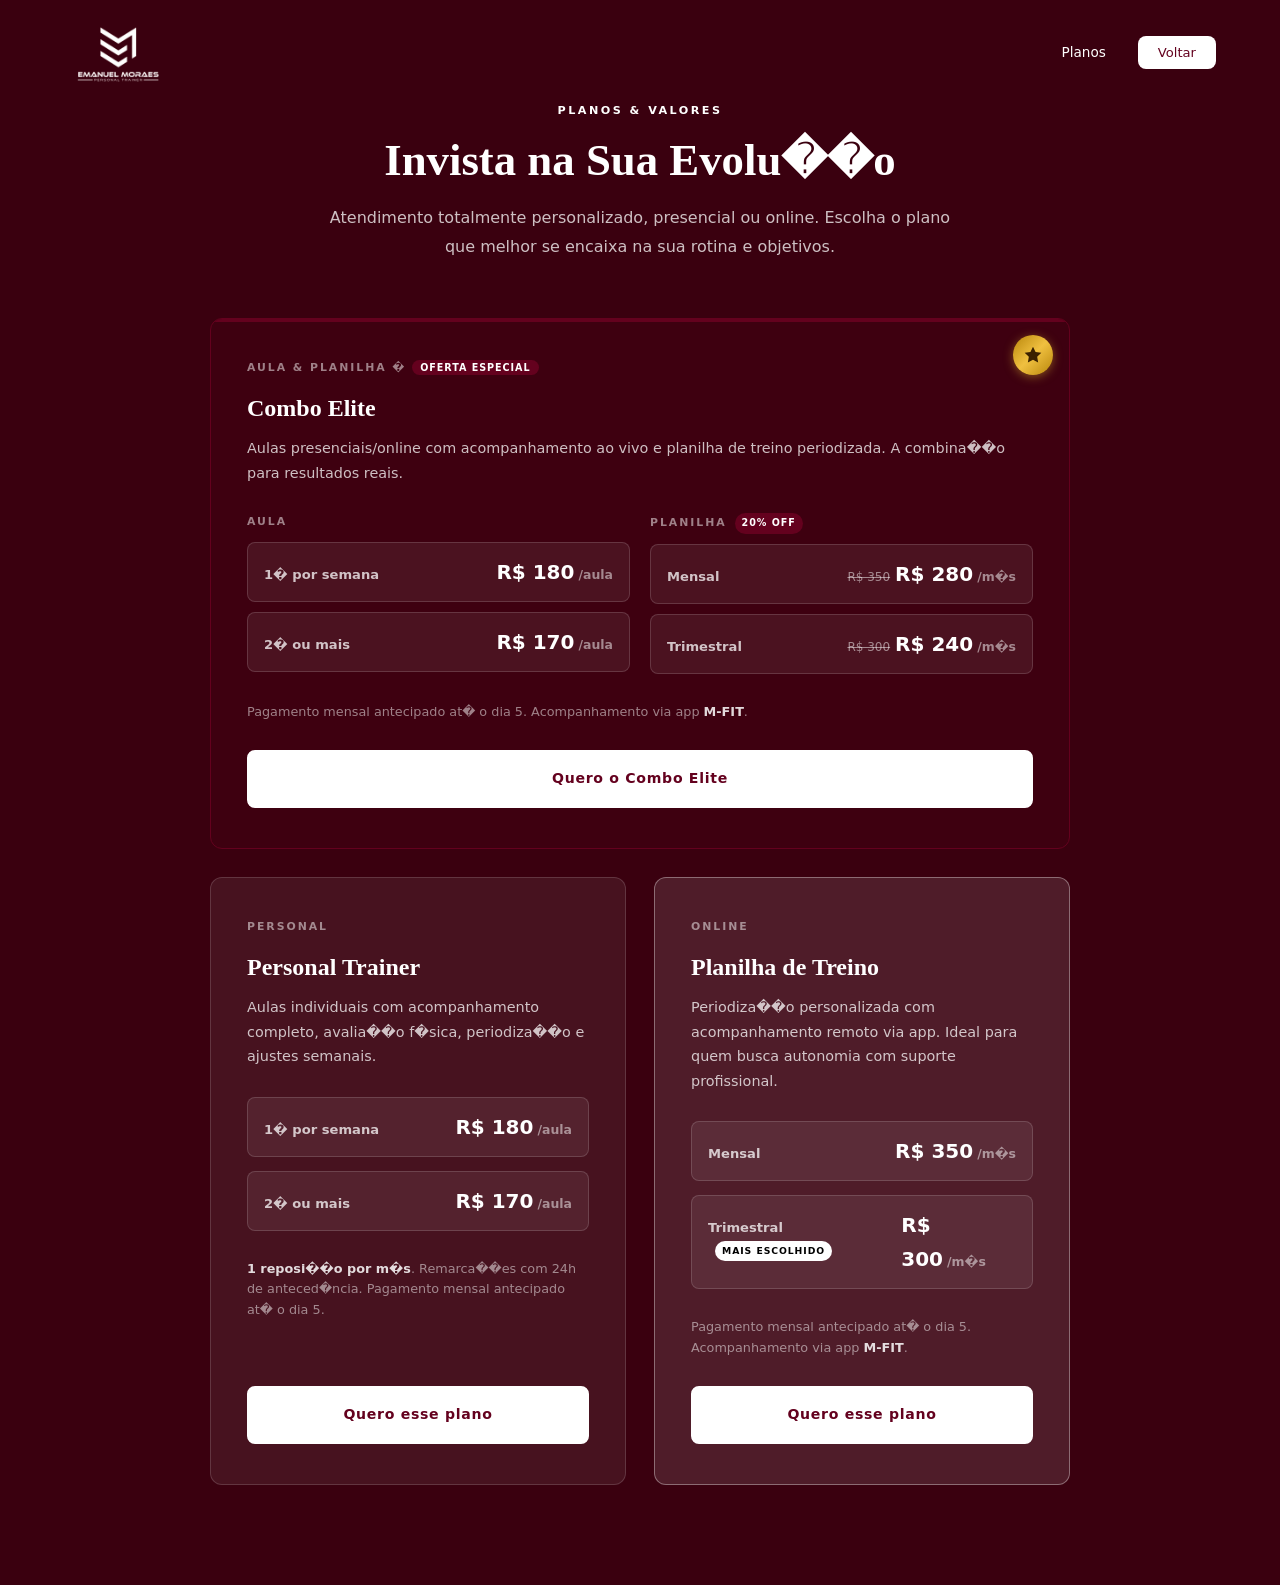
==== index.html @ 1b80e4ee "Initial commit - site planos only" ====
<!DOCTYPE html>
<html lang="pt-BR">
<head>
    <meta charset="UTF-8">
    <meta name="viewport" content="width=device-width, initial-scale=1.0">
    <title>Emanuel Moraes | Planos e Valores</title>
    <meta name="description" content="Planos e pre�os do Personal Trainer Emanuel Moraes - acompanhamento presencial e online.">
    <link rel="stylesheet" href="css/style.css">
</head>
<body>
    <header class="header" id="header">
        <nav class="nav container">
            <a href="../site-emanuel-moraes/index.html" class="nav__logo">
                <img src="Imagens/Logo%20Branca.png" alt="Emanuel Moraes" class="nav__logo-img">
            </a>
            <ul class="nav__menu" id="navMenu" role="navigation" aria-label="Menu principal">
                <li><a href="#planos" class="nav__link">Planos</a></li>
                <li><a href="../site-emanuel-moraes/index.html" class="nav__link nav__link--cta">Voltar</a></li>
            </ul>
            <button class="nav__hamburger" id="navHamburger" aria-label="Abrir menu" aria-expanded="false">
                <span></span><span></span><span></span>
            </button>
        </nav>
    </header>
    <main>
        <section class="planos section" id="planos" aria-label="Planos e Valores">
            <div class="container">
                <div class="section-header" data-aos="fade-up">
                    <span class="eyebrow">Planos & Valores</span>
                    <h2 class="section-title">Invista na Sua Evolu��o</h2>
                    <p class="section-desc">Atendimento totalmente personalizado, presencial ou online. Escolha o plano que melhor se encaixa na sua rotina e objetivos.</p>
                </div>
                <div class="planos__grid">
                    <article class="plano-card plano-card--combo" data-aos="fade-up" data-aos-delay="0">
                        <div class="combo-selo-ouro" aria-hidden="true">
                            <svg viewBox="0 0 24 24" fill="currentColor" aria-hidden="true"><path d="M12 2l3.09 6.26L22 9.27l-5 4.87 1.18 6.88L12 17.77l-6.18 3.25L7 14.14 2 9.27l6.91-1.01L12 2z"/></svg>
                        </div>
                        <p class="plano-card__label">Aula & Planilha � <span class="combo-tag">Oferta Especial</span></p>
                        <h3 class="plano-card__title">Combo Elite</h3>
                        <p class="plano-card__desc">Aulas presenciais/online com acompanhamento ao vivo e planilha de treino periodizada. A combina��o para resultados reais.</p>
                        <div class="combo-prices">
                            <div class="combo-price-group">
                                <p class="combo-group-title">Aula</p>
                                <div class="plano-price"><span class="plano-price__freq">1� por semana</span><span class="plano-price__value">R$ 180<span class="plano-price__unit">/aula</span></span></div>
                                <div class="plano-price"><span class="plano-price__freq">2� ou mais</span><span class="plano-price__value">R$ 170<span class="plano-price__unit">/aula</span></span></div>
                            </div>
                            <div class="combo-price-group">
                                <p class="combo-group-title">Planilha <span class="combo-off-badge">20% OFF</span></p>
                                <div class="plano-price"><span class="plano-price__freq">Mensal</span><span class="plano-price__value"><span class="combo-price-old">R$ 350</span>R$ 280<span class="plano-price__unit">/m�s</span></span></div>
                                <div class="plano-price"><span class="plano-price__freq">Trimestral</span><span class="plano-price__value"><span class="combo-price-old">R$ 300</span>R$ 240<span class="plano-price__unit">/m�s</span></span></div>
                            </div>
                        </div>
                        <p class="plano-card__obs">Pagamento mensal antecipado at� o dia 5. Acompanhamento via app <strong>M-FIT</strong>.</p>
                        <a href="https://wa.me/5522999625545?text=Ol%C3%A1%20Emanuel!%20Tenho%20interesse%20no%20Combo%20Elite" class="btn btn--primary btn--full" target="_blank" rel="noopener noreferrer">Quero o Combo Elite</a>
                    </article>
                    <article class="plano-card" data-aos="fade-up" data-aos-delay="100">
                        <p class="plano-card__label">Personal</p>
                        <h3 class="plano-card__title">Personal Trainer</h3>
                        <p class="plano-card__desc">Aulas individuais com acompanhamento completo, avalia��o f�sica, periodiza��o e ajustes semanais.</p>
                        <div class="plano-card__prices">
                            <div class="plano-price"><span class="plano-price__freq">1� por semana</span><span class="plano-price__value">R$ 180<span class="plano-price__unit">/aula</span></span></div>
                            <div class="plano-price"><span class="plano-price__freq">2� ou mais</span><span class="plano-price__value">R$ 170<span class="plano-price__unit">/aula</span></span></div>
                        </div>
                        <p class="plano-card__obs"><strong>1 reposi��o por m�s</strong>. Remarca��es com 24h de anteced�ncia. Pagamento mensal antecipado at� o dia 5.</p>
                        <a href="https://wa.me/5522999625545?text=Ol%C3%A1%20Emanuel!%20Tenho%20interesse%20no%20plano%20Personal%20Trainer" class="btn btn--primary btn--full" target="_blank" rel="noopener noreferrer">Quero esse plano</a>
                    </article>
                    <article class="plano-card plano-card--destaque" data-aos="fade-up" data-aos-delay="200">
                        <p class="plano-card__label">Online</p>
                        <h3 class="plano-card__title">Planilha de Treino</h3>
                        <p class="plano-card__desc">Periodiza��o personalizada com acompanhamento remoto via app. Ideal para quem busca autonomia com suporte profissional.</p>
                        <div class="plano-card__prices">
                            <div class="plano-price"><span class="plano-price__freq">Mensal</span><span class="plano-price__value">R$ 350<span class="plano-price__unit">/m�s</span></span></div>
                            <div class="plano-price"><span class="plano-price__freq">Trimestral <span class="badge-popular">Mais escolhido</span></span><span class="plano-price__value">R$ 300<span class="plano-price__unit">/m�s</span></span></div>
                        </div>
                        <p class="plano-card__obs">Pagamento mensal antecipado at� o dia 5. Acompanhamento via app <strong>M-FIT</strong>.</p>
                        <a href="https://client.mfitpersonal.com.br/out/signup-link/NjExNDQ2" class="btn btn--primary btn--full" target="_blank" rel="noopener noreferrer">Quero esse plano</a>
                    </article>
                </div>
            </div>
        </section>
    </main>
</body>
</html>
---- css/style.css ----
/* =============================================
   TOKENS & RESET
   ============================================= */
:root {
    --white:       #FFFFFF;
    --black:       #000000;
    --bg:          #3A000F;
    --bg-dark:     #2a0009;
    --wine:        #64011e;
    --wine-alpha:  rgba(255, 255, 255, 0.12);
    --gray-border: rgba(255, 255, 255, 0.15);
    --gray-text:   rgba(255, 255, 255, 0.75);
    --gray-light:  rgba(255, 255, 255, 0.5);

    --serif: 'Playfair Display', Georgia, serif;
    --sans:  'Montserrat', system-ui, sans-serif;

    --ease: cubic-bezier(0.25, 0.46, 0.45, 0.94);
    --dur:  0.3s;

    --shadow-md: 0 6px 24px rgba(0, 0, 0, 0.35);
    --shadow-lg: 0 14px 44px rgba(0, 0, 0, 0.45);

    --nav-h: 104px;
    --radius: 8px;
}

*, *::before, *::after {
    margin: 0;
    padding: 0;
    box-sizing: border-box;
}

html {
    scroll-behavior: smooth;
    -webkit-text-size-adjust: 100%;
    overflow-x: hidden;
}

body {
    font-family: var(--sans);
    font-size: 16px;
    line-height: 1.7;
    color: var(--white);
    background: var(--bg);
    overflow-x: hidden;
    -webkit-font-smoothing: antialiased;
}

img {
    display: block;
    max-width: 100%;
}

a { text-decoration: none; color: inherit; }
ul, ol { list-style: none; }
button { font-family: inherit; border: none; background: none; cursor: pointer; }

/* =============================================
   LAYOUT UTILITIES
   ============================================= */
.container {
    max-width: 1200px;
    margin: 0 auto;
    padding: 0 24px;
}

.full-bleed {
    width: 100vw;
    position: relative;
    left: 50%;
    transform: translateX(-50%);
}

/* =============================================
   TYPOGRAPHY UTILITIES
   ============================================= */
.eyebrow {
    display: block;
    font-size: 0.7rem;
    font-weight: 700;
    letter-spacing: 0.22em;
    text-transform: uppercase;
    color: var(--white);
    margin-bottom: 14px;
}

.section-title {
    font-family: var(--serif);
    font-size: clamp(1.75rem, 5vw, 2.8rem);
    font-weight: 700;
    line-height: 1.18;
    color: var(--white);
    margin-bottom: 16px;
}

.section-desc {
    font-size: 1rem;
    color: var(--gray-text);
    max-width: 640px;
    line-height: 1.85;
    margin-bottom: 48px;
}

.section-header {
    text-align: center;
    margin-bottom: 56px;
}
.section-header .section-desc {
    margin-left: auto;
    margin-right: auto;
    margin-bottom: 0;
}

/* =============================================
   BUTTONS
   ============================================= */
.btn {
    display: inline-flex;
    align-items: center;
    gap: 10px;
    padding: 15px 36px;
    border-radius: var(--radius);
    font-family: var(--sans);
    font-size: 0.88rem;
    font-weight: 600;
    letter-spacing: 0.05em;
    border: 2px solid transparent;
    transition: background var(--dur) var(--ease),
                border-color var(--dur) var(--ease),
                color var(--dur) var(--ease),
                transform var(--dur) var(--ease),
                box-shadow var(--dur) var(--ease);
    cursor: pointer;
    white-space: nowrap;
}

.btn__arrow {
    width: 16px;
    height: 16px;
    transition: transform var(--dur) var(--ease);
    flex-shrink: 0;
}
.btn:hover .btn__arrow { transform: translateX(4px); }

.btn--primary {
    background: var(--white);
    color: var(--wine);
    border-color: var(--white);
}
.btn--primary:hover {
    background: rgba(255, 255, 255, 0.88);
    border-color: rgba(255, 255, 255, 0.88);
    transform: translateY(-2px);
    box-shadow: var(--shadow-lg);
}

.btn--outline {
    background: transparent;
    color: var(--white);
    border-color: var(--white);
}
.btn--outline:hover {
    background: rgba(255, 255, 255, 0.15);
    color: var(--white);
    transform: translateY(-2px);
}

.btn--ghost {
    background: transparent;
    color: var(--white);
    border-color: var(--gray-border);
    padding: 11px 22px;
    font-size: 0.82rem;
    margin-top: auto;
}
.btn--ghost:hover {
    background: var(--wine-alpha);
    border-color: rgba(255, 255, 255, 0.4);
    transform: translateY(-2px);
}

.btn--whatsapp {
    background: var(--white);
    color: var(--wine);
    border-color: var(--white);
    justify-content: center;
    font-size: 1rem;
    padding: 18px 40px;
    word-break: break-word;
    white-space: normal;
    text-align: center;
}
.btn--whatsapp:hover {
    background: rgba(255, 255, 255, 0.88);
    border-color: rgba(255, 255, 255, 0.88);
    transform: translateY(-2px);
    box-shadow: var(--shadow-lg);
}
.btn--whatsapp svg {
    width: 20px;
    height: 20px;
    flex-shrink: 0;
}

.btn--full {
    width: 100%;
    justify-content: center;
}

/* =============================================
   HEADER / NAV
   ============================================= */
.header {
    position: fixed;
    inset: 0 0 auto 0;
    z-index: 900;
    height: var(--nav-h);
    background: var(--bg);
    border-bottom: 1px solid transparent;
    transition: border-color var(--dur) var(--ease),
                box-shadow var(--dur) var(--ease);
}

.header.is-scrolled {
    border-bottom-color: var(--gray-border);
    box-shadow: 0 2px 16px rgba(0,0,0,0.3);
}

.nav {
    display: flex;
    align-items: center;
    justify-content: space-between;
    height: 100%;
    padding: 0 24px;
    max-width: 1200px;
    margin: 0 auto;
}

/* Logo */
.nav__logo {
    display: flex;
    align-items: center;
    flex-shrink: 0;
    height: 100%;
    padding: 8px 0;
}

.nav__logo-img {
    height: 110px;
    width: auto;
    display: block;
    object-fit: contain;
}

/* Menu */
.nav__menu {
    display: flex;
    align-items: center;
    gap: 32px;
}

.nav__link {
    font-size: 0.85rem;
    font-weight: 500;
    color: var(--white);
    position: relative;
    padding-bottom: 2px;
    transition: color var(--dur);
}
.nav__link::after {
    content: '';
    position: absolute;
    bottom: -2px;
    left: 0;
    width: 0;
    height: 1.5px;
    background: var(--white);
    transition: width var(--dur) var(--ease);
}
.nav__link:hover,
.nav__link.is-active { color: rgba(255, 255, 255, 0.7); }
.nav__link:hover::after,
.nav__link.is-active::after { width: 100%; }

.nav__link--cta {
    background: var(--white);
    color: var(--wine);
    padding: 9px 20px;
    border-radius: var(--radius);
    font-size: 0.82rem;
}
.nav__link--cta::after { display: none; }
.nav__link--cta:hover {
    background: rgba(255, 255, 255, 0.88);
    color: var(--wine);
}

/* Hamburger */
.nav__hamburger {
    display: none;
    flex-direction: column;
    justify-content: center;
    gap: 5px;
    width: 36px;
    height: 36px;
    padding: 4px;
    border-radius: 4px;
    transition: background var(--dur);
}
.nav__hamburger:hover { background: rgba(255, 255, 255, 0.1); }
.nav__hamburger span {
    display: block;
    width: 22px;
    height: 2px;
    background: var(--white);
    border-radius: 2px;
    transition: transform var(--dur) var(--ease), opacity var(--dur);
}
.nav__hamburger[aria-expanded="true"] span:nth-child(1) { transform: translateY(7px) rotate(45deg); }
.nav__hamburger[aria-expanded="true"] span:nth-child(2) { opacity: 0; }
.nav__hamburger[aria-expanded="true"] span:nth-child(3) { transform: translateY(-7px) rotate(-45deg); }

/* =============================================
   HERO
   ============================================= */
.hero {
    position: relative;
    margin-top: var(--nav-h);
    min-height: calc(100svh - var(--nav-h));
    display: flex;
    align-items: center;
    overflow: hidden;
}

.hero__bg {
    position: absolute;
    inset: 0;
    z-index: 0;
}

.hero__bg-img {
    width: 100%;
    height: 100%;
    object-fit: cover;
    object-position: top center;
}

.hero__overlay {
    position: absolute;
    inset: 0;
    background: linear-gradient(
        110deg,
        rgba(0, 0, 0, 0.80) 0%,
        rgba(0, 0, 0, 0.55) 55%,
        rgba(0, 0, 0, 0.22) 100%
    );
}

.hero__container {
    position: relative;
    z-index: 1;
    padding-top: 60px;
    padding-bottom: 80px;
}

.hero__content {
    max-width: 560px;
}

.hero__eyebrow {
    display: block;
    font-size: 0.68rem;
    font-weight: 700;
    letter-spacing: 0.25em;
    text-transform: uppercase;
    color: rgba(255, 255, 255, 0.6);
    margin-bottom: 18px;
}

.hero__title {
    font-family: var(--serif);
    font-size: clamp(2.4rem, 6vw, 4rem);
    font-weight: 900;
    line-height: 1.08;
    color: var(--white);
    margin-bottom: 20px;
    letter-spacing: -0.01em;
}

.hero__title-accent {
    color: #e8a0b0;
}

.hero__subtitle {
    font-size: 1rem;
    color: rgba(255, 255, 255, 0.78);
    line-height: 1.85;
    margin-bottom: 36px;
    max-width: 480px;
}

.hero__scroll {
    position: absolute;
    bottom: 28px;
    left: 50%;
    transform: translateX(-50%);
    color: rgba(255, 255, 255, 0.5);
    animation: hero-bounce 2.4s ease-in-out infinite;
    transition: color var(--dur);
}
.hero__scroll:hover { color: var(--white); }
.hero__scroll svg { width: 24px; height: 24px; }

@keyframes hero-bounce {
    0%, 100% { transform: translateX(-50%) translateY(0); }
    50%       { transform: translateX(-50%) translateY(8px); }
}

/* =============================================
   SOBRE
   ============================================= */
.sobre {
    background: var(--bg);
    margin-top: 64px;
}

.sobre__container {
    max-width: 100%;
    padding: 0;
    display: grid;
    grid-template-columns: 46% 1fr;
    align-items: start;
    overflow: hidden;
}

.sobre__image-col {
    overflow: hidden;
}

.sobre__image {
    width: 100%;
    height: auto;
    display: block;
}

.sobre__content {
    padding: 80px clamp(24px, 5vw, 80px);
    display: flex;
    flex-direction: column;
    justify-content: center;
    overflow: hidden;
}

.sobre__text p {
    font-size: 1rem;
    color: var(--gray-text);
    line-height: 1.85;
    margin-bottom: 16px;
}

.sobre__certs {
    margin: 32px 0;
    padding: 24px 28px;
    background: rgba(255, 255, 255, 0.08);
    border-radius: var(--radius);
    border: 1px solid var(--gray-border);
}

.sobre__certs-label {
    display: block;
    font-size: 0.68rem;
    font-weight: 700;
    letter-spacing: 0.2em;
    text-transform: uppercase;
    color: var(--gray-light);
    margin-bottom: 16px;
}

.certs-list { display: flex; flex-direction: column; gap: 11px; }

.certs-item {
    display: flex;
    align-items: center;
    gap: 11px;
    font-size: 0.92rem;
    font-weight: 500;
    color: var(--white);
}

.check-icon {
    width: 17px;
    height: 17px;
    color: var(--white);
    flex-shrink: 0;
}

.certs-group-title {
    font-size: 0.65rem;
    font-weight: 700;
    letter-spacing: 0.18em;
    text-transform: uppercase;
    color: rgba(255,255,255,0.4);
    margin: 18px 0 10px;
}
.certs-group-title:first-of-type { margin-top: 4px; }

.certs-list--grid {
    display: grid;
    grid-template-columns: 1fr 1fr;
    gap: 8px 12px;
}

.certs-item--sm {
    font-size: 0.82rem;
    display: flex;
    align-items: center;
    justify-content: space-between;
    gap: 6px;
    background: rgba(255,255,255,0.05);
    border-radius: 6px;
    padding: 6px 10px;
}

.certs-year {
    font-size: 0.72rem;
    font-weight: 700;
    color: rgba(255,255,255,0.4);
    flex-shrink: 0;
}

/* =============================================
   PARCERIA NUTRICIONISTA
   ============================================= */
.parceria {
    background: var(--bg);
    padding: 100px 0;
    border-top: 1px solid var(--gray-border);
}

.parceria__container {
    max-width: 1200px;
    margin: 0 auto;
    padding: 0 24px;
    display: grid;
    grid-template-columns: 1fr 420px;
    gap: 80px;
    align-items: center;
}

.parceria__content {
    display: flex;
    flex-direction: column;
}

.parceria__tag {
    display: inline-flex;
    align-items: center;
    gap: 8px;
    font-size: 0.72rem;
    font-weight: 700;
    letter-spacing: 0.12em;
    text-transform: uppercase;
    color: var(--white);
    background: rgba(255,255,255,0.1);
    border: 1px solid var(--gray-border);
    padding: 6px 14px;
    border-radius: 100px;
    margin-bottom: 24px;
    width: fit-content;
}

.parceria__title {
    font-family: var(--serif);
    font-size: clamp(1.75rem, 4vw, 2.6rem);
    font-weight: 700;
    line-height: 1.2;
    color: var(--white);
    margin-bottom: 20px;
}

.parceria__text {
    font-size: 1rem;
    color: var(--gray-text);
    line-height: 1.85;
    margin-bottom: 16px;
}

.parceria__name {
    font-size: 1.1rem;
    font-weight: 700;
    color: var(--white);
    margin-top: 8px;
}

.parceria__role {
    font-size: 0.85rem;
    color: var(--gray-light);
}

.parceria__insta {
    display: inline-flex;
    align-items: center;
    gap: 6px;
    font-size: 0.85rem;
    font-weight: 600;
    color: rgba(255,255,255,0.6);
    margin-top: 8px;
    transition: color var(--dur);
}
.parceria__insta:hover { color: var(--white); }

.parceria__vermais {
    display: inline-block;
    margin-top: 12px;
    font-size: 0.72rem;
    font-weight: 600;
    letter-spacing: 0.06em;
    color: var(--white);
    border: 1px solid rgba(255,255,255,0.5);
    border-radius: 4px;
    padding: 5px 13px;
    transition: color var(--dur), border-color var(--dur);
}
.parceria__vermais:hover { color: var(--white); border-color: var(--white); }

.parceria__image-col {
    display: flex;
    justify-content: center;
}

.parceria__photo {
    width: 100%;
    height: 100%;
    min-height: 460px;
    border-radius: 12px;
    display: block;
    object-fit: cover;
    object-position: center top;
}

/* =============================================
   SERVIÇOS
   ============================================= */
.servicos {
    background: var(--bg);
    padding: 100px 0;
    border-top: 1px solid var(--gray-border);
}

.servicos__image-wrapper {
    display: flex;
    justify-content: center;
    margin-bottom: 64px;
}

.servicos__image {
    width: auto;
    height: auto;
    max-height: 600px;
    max-width: 100%;
    display: block;
    object-fit: contain;
}

.servicos__grid {
    display: grid;
    grid-template-columns: repeat(3, 1fr);
    gap: 22px;
}

.servico-card {
    background: rgba(255, 255, 255, 0.07);
    border: 1px solid var(--gray-border);
    border-radius: 10px;
    padding: 32px 24px 26px;
    display: flex;
    flex-direction: column;
    transition: border-color var(--dur), box-shadow var(--dur), transform var(--dur);
}
.servico-card:hover {
    border-color: rgba(255, 255, 255, 0.4);
    box-shadow: var(--shadow-md);
    transform: translateY(-5px);
}

.servico-card__icon {
    width: 44px;
    height: 44px;
    color: var(--white);
    margin-bottom: 16px;
}
.servico-card__icon svg { width: 100%; height: 100%; }

.servico-card__title {
    font-family: var(--serif);
    font-size: 1.15rem;
    font-weight: 700;
    color: var(--white);
    margin-bottom: 10px;
    line-height: 1.3;
}

.servico-card__text {
    font-size: 0.9rem;
    color: var(--gray-text);
    line-height: 1.75;
    margin-bottom: 16px;
}

.servico-card__bullets {
    margin-bottom: 16px;
    flex: 1;
}
.servico-card__bullets li {
    display: flex;
    align-items: flex-start;
    gap: 8px;
    font-size: 0.82rem;
    color: var(--gray-text);
    padding: 3px 0;
}
.servico-card__bullets li::before {
    content: '';
    width: 4px;
    height: 4px;
    border-radius: 50%;
    background: var(--white);
    margin-top: 8px;
    flex-shrink: 0;
}

.servico-card__metric {
    display: inline-block;
    font-size: 0.72rem;
    font-weight: 700;
    letter-spacing: 0.06em;
    text-transform: uppercase;
    color: var(--white);
    background: var(--wine-alpha);
    padding: 5px 11px;
    border-radius: 100px;
    margin-bottom: 16px;
}

/* =============================================
   ALUNOS
   ============================================= */
.alunos {
    background: var(--bg);
    padding: 100px 0;
    border-top: 1px solid var(--gray-border);
}

.diferenciais {
    display: flex;
    justify-content: center;
    gap: 40px;
    margin-bottom: 52px;
    flex-wrap: wrap;
}
.diferencial {
    display: flex;
    align-items: center;
    gap: 8px;
    font-size: 0.88rem;
    font-weight: 600;
}
.diferencial svg {
    width: 17px;
    height: 17px;
    color: var(--white);
    flex-shrink: 0;
}

.alunos__gallery {
    display: grid;
    grid-template-columns: repeat(3, 1fr);
    gap: 16px;
}

.alunos__gallery--transf {
    grid-template-columns: repeat(3, 1fr);
    max-width: 1080px;
    margin: 0 auto;
}

.alunos__gallery-img {
    width: 100%;
    height: auto;
    display: block;
    object-fit: cover;
    border-radius: 8px;
}

/* =============================================
   PLANOS E VALORES
   ============================================= */
.planos {
    background: var(--bg);
    padding: 100px 0;
    border-top: 1px solid var(--gray-border);
}

.planos__grid {
    display: grid;
    grid-template-columns: repeat(2, 1fr);
    gap: 28px;
    max-width: 860px;
    margin: 0 auto;
}

.plano-card {
    background: rgba(255, 255, 255, 0.07);
    border: 1px solid var(--gray-border);
    border-radius: 12px;
    padding: 40px 36px;
    display: flex;
    flex-direction: column;
    transition: border-color var(--dur), box-shadow var(--dur), transform var(--dur);
}
.plano-card:hover {
    border-color: rgba(255, 255, 255, 0.4);
    box-shadow: var(--shadow-md);
    transform: translateY(-5px);
}

.plano-card--destaque {
    border-color: rgba(255,255,255,0.35);
    background: rgba(255, 255, 255, 0.11);
}

.plano-card__label {
    font-size: 0.68rem;
    font-weight: 700;
    letter-spacing: 0.18em;
    text-transform: uppercase;
    color: var(--gray-light);
    margin-bottom: 10px;
}

.plano-card__title {
    font-family: var(--serif);
    font-size: 1.5rem;
    font-weight: 700;
    color: var(--white);
    margin-bottom: 8px;
}

.plano-card__desc {
    font-size: 0.9rem;
    color: var(--gray-text);
    line-height: 1.7;
    margin-bottom: 28px;
}

.plano-card__prices {
    display: flex;
    flex-direction: column;
    gap: 14px;
    margin-bottom: 28px;
}

.plano-price {
    display: flex;
    align-items: baseline;
    justify-content: space-between;
    padding: 12px 16px;
    background: rgba(255,255,255,0.07);
    border-radius: var(--radius);
    border: 1px solid var(--gray-border);
}

.plano-price__freq {
    font-size: 0.82rem;
    font-weight: 600;
    color: var(--gray-text);
}

.badge-popular {
    display: inline-block;
    font-size: 0.58rem;
    font-weight: 700;
    letter-spacing: 0.1em;
    text-transform: uppercase;
    color: #000;
    background: var(--white);
    padding: 2px 7px;
    border-radius: 20px;
    margin-left: 7px;
    vertical-align: middle;
}

.plano-price__value {
    font-size: 1.25rem;
    font-weight: 700;
    color: var(--white);
}

.plano-price__unit {
    font-size: 0.78rem;
    color: var(--gray-light);
    margin-left: 4px;
}

.plano-card__obs {
    font-size: 0.8rem;
    color: var(--gray-light);
    line-height: 1.6;
    margin-bottom: 28px;
    flex: 1;
}

/* COMBO ELITE */
.plano-card--combo {
    grid-column: 1 / -1;
    border-color: var(--wine);
    background: rgba(100, 1, 30, 0.1);
    position: relative;
    overflow: hidden;
}
.plano-card--combo::before {
    content: '';
    position: absolute;
    top: 0; left: 0; right: 0;
    height: 3px;
    background: var(--wine);
}
.plano-card--combo:hover {
    border-color: var(--wine);
    box-shadow: 0 8px 32px rgba(100, 1, 30, 0.25);
    transform: translateY(-5px);
}

.combo-prices {
    display: grid;
    grid-template-columns: repeat(2, 1fr);
    gap: 20px;
    margin-bottom: 28px;
}

.combo-price-group {
    display: flex;
    flex-direction: column;
    gap: 10px;
}

.combo-group-title {
    font-size: 0.68rem;
    font-weight: 700;
    letter-spacing: 0.18em;
    text-transform: uppercase;
    color: var(--gray-light);
    display: flex;
    align-items: center;
    gap: 8px;
}

.combo-tag {
    font-size: 0.6rem;
    font-weight: 700;
    letter-spacing: 0.1em;
    text-transform: uppercase;
    color: #fff;
    background: var(--wine);
    padding: 2px 8px;
    border-radius: 20px;
    vertical-align: middle;
}

.combo-off-badge {
    font-size: 0.6rem;
    font-weight: 700;
    letter-spacing: 0.1em;
    text-transform: uppercase;
    color: #fff;
    background: var(--wine);
    padding: 2px 7px;
    border-radius: 20px;
}

.combo-price-old {
    font-size: 0.75rem;
    font-weight: 400;
    color: var(--gray-light);
    text-decoration: line-through;
    margin-right: 5px;
}

.plano-card__obs strong {
    color: rgba(255,255,255,0.85);
}

.combo-selo-ouro {
    position: absolute;
    top: 16px;
    right: 16px;
    display: inline-flex;
    align-items: center;
    justify-content: center;
    width: 40px;
    height: 40px;
    background: linear-gradient(135deg, #B8860B, #F0C040, #B8860B);
    border-radius: 50%;
    box-shadow: 0 2px 10px rgba(201, 162, 39, 0.5);
}
.combo-selo-ouro svg {
    width: 20px;
    height: 20px;
    fill: #3a2000;
    flex-shrink: 0;
}

/* =============================================
   REVIEWS – DEPOIMENTOS
   ============================================= */
.reviews {
    background: var(--bg);
    padding: 100px 0;
    border-top: 1px solid var(--gray-border);
}

.reviews__grid {
    display: grid;
    grid-template-columns: repeat(3, 1fr);
    gap: 24px;
    max-width: 1100px;
    margin: 0 auto;
}

.review-card {
    background: rgba(255, 255, 255, 0.05);
    border: 1px solid var(--gray-border);
    border-radius: 12px;
    padding: 28px;
    display: flex;
    flex-direction: column;
    gap: 16px;
    transition: border-color var(--dur), box-shadow var(--dur), transform var(--dur);
}
.review-card:hover {
    border-color: rgba(255, 255, 255, 0.3);
    box-shadow: var(--shadow-md);
    transform: translateY(-4px);
}

.review-stars {
    color: #D4AF37;
    font-size: 1rem;
    letter-spacing: 2px;
}

.review-text {
    font-size: 0.9rem;
    color: var(--gray-text);
    line-height: 1.75;
    flex: 1;
    font-style: italic;
}

.review-author {
    display: flex;
    align-items: center;
    gap: 10px;
    flex-wrap: wrap;
}

.review-name {
    font-size: 0.85rem;
    font-weight: 700;
    color: var(--white);
}

.review-plan {
    font-size: 0.62rem;
    font-weight: 700;
    letter-spacing: 0.1em;
    text-transform: uppercase;
    background: var(--wine);
    color: #fff;
    padding: 2px 8px;
    border-radius: 20px;
}

/* =============================================
   CONHEÇA MAIS – VÍDEO
   ============================================= */
.conheca {
    background: var(--bg);
    padding: 100px 0;
    border-top: 1px solid var(--gray-border);
}

.conheca__video-wrap {
    display: flex;
    justify-content: center;
    margin-top: 48px;
}

.conheca__video-frame {
    position: relative;
    width: 100%;
    max-width: 360px;
    border-radius: 16px;
    overflow: hidden;
    border: 1px solid var(--gray-border);
    box-shadow: var(--shadow-lg);
}

.conheca__video {
    width: 100%;
    height: auto;
    display: block;
}

/* =============================================
   CONTATO
   ============================================= */
.contato {
    background: var(--bg);
    border-top: 1px solid var(--gray-border);
}

.contato__container {
    max-width: 100%;
    padding: 0;
    display: grid;
    grid-template-columns: 46% 1fr;
    align-items: start;
    overflow: hidden;
}

.contato__image-col {
    overflow: hidden;
}

.contato__image {
    width: 100%;
    height: auto;
    display: block;
}

.contato__content {
    padding: 80px clamp(24px, 5vw, 80px);
    display: flex;
    flex-direction: column;
    justify-content: center;
    overflow: hidden;
    min-width: 0;
}

.contato__desc {
    font-size: 1rem;
    color: var(--gray-text);
    line-height: 1.85;
    margin-bottom: 36px;
}

/* =============================================
   FOOTER
   ============================================= */
.footer {
    background: var(--bg-dark);
    color: var(--white);
}

.footer__top {
    display: grid;
    grid-template-columns: 1fr 1fr 1fr;
    gap: 48px;
    padding: 64px 24px 52px;
    max-width: 1200px;
    margin: 0 auto;
    border-bottom: 1px solid rgba(255,255,255,0.08);
    align-items: start;
}

.footer__brand {
    display: flex;
    flex-direction: column;
    gap: 8px;
}

.footer__logo-img {
    height: 56px;
    width: auto;
    max-width: 220px;
    display: block;
    object-fit: contain;
    object-position: left center;
}

.footer__tagline {
    font-size: 0.82rem;
    color: rgba(255,255,255,0.5);
}

.footer__cref {
    font-size: 0.75rem;
    font-weight: 600;
    color: rgba(255,255,255,0.7);
    letter-spacing: 0.06em;
    margin-top: 2px;
}

.footer__nav {
    display: flex;
    flex-direction: column;
    gap: 12px;
}
.footer__nav a {
    font-size: 0.86rem;
    color: rgba(255,255,255,0.6);
    transition: color var(--dur);
}
.footer__nav a:hover { color: var(--white); }

.footer__social-label {
    font-size: 0.66rem;
    font-weight: 700;
    letter-spacing: 0.18em;
    text-transform: uppercase;
    color: rgba(255,255,255,0.3);
    margin-bottom: 14px;
}

.footer__social-links {
    display: flex;
    flex-direction: column;
    gap: 12px;
}
.footer__social-links a {
    display: flex;
    align-items: center;
    gap: 9px;
    font-size: 0.88rem;
    color: rgba(255,255,255,0.65);
    transition: color var(--dur);
}
.footer__social-links a svg { width: 17px; height: 17px; flex-shrink: 0; }
.footer__social-links a:hover { color: var(--white); }

.footer__bottom {
    background: rgba(0,0,0,0.3);
}
.footer__bottom-inner {
    display: flex;
    align-items: center;
    justify-content: space-between;
    padding: 18px 24px;
    max-width: 1200px;
    margin: 0 auto;
    font-size: 0.76rem;
    color: rgba(255,255,255,0.35);
}
.footer__privacy { transition: color var(--dur); }
.footer__privacy:hover { color: rgba(255,255,255,0.7); }

/* =============================================
   ACCESSIBILITY
   ============================================= */
:focus-visible {
    outline: 2px solid var(--white);
    outline-offset: 3px;
    border-radius: 3px;
}
@media (prefers-reduced-motion: reduce) {
    *, *::before, *::after {
        animation-duration: 0.01ms !important;
        transition-duration: 0.01ms !important;
    }
}

/* =============================================
   AOS
   ============================================= */
[data-aos] { pointer-events: none; }
[data-aos].aos-animate { pointer-events: auto; }

/* =============================================
   RESPONSIVE – TABLET (≤ 1024px)
   ============================================= */
@media (max-width: 1024px) {
    .servicos__grid {
        grid-template-columns: repeat(2, 1fr);
    }
    .sobre__content,
    .contato__content {
        padding: 60px 36px;
    }
    .parceria__container {
        grid-template-columns: 1fr 320px;
        gap: 48px;
    }
}

/* =============================================
   RESPONSIVE – MOBILE (≤ 768px)
   ============================================= */
@media (max-width: 768px) {

    :root { --nav-h: 72px; }

    /* ---- NAV ---- */
    .nav { padding: 0 16px; }

    .nav__logo-img { height: 80px; }

    .nav__hamburger { display: flex; }

    .nav__menu {
        position: fixed;
        inset: var(--nav-h) 0 auto 0;
        background: var(--bg);
        flex-direction: column;
        align-items: stretch;
        gap: 0;
        padding: 10px 0 20px;
        border-bottom: 1px solid var(--gray-border);
        box-shadow: 0 8px 24px rgba(0,0,0,0.3);
        transform: translateY(-6px);
        opacity: 0;
        visibility: hidden;
        pointer-events: none;
        transition: opacity var(--dur), transform var(--dur), visibility var(--dur);
        z-index: 800;
    }
    .nav__menu.is-open {
        transform: translateY(0);
        opacity: 1;
        visibility: visible;
        pointer-events: auto;
    }
    .nav__link {
        padding: 13px 20px;
        font-size: 0.95rem;
        display: block;
    }
    .nav__link::after { display: none; }
    .nav__link--cta {
        margin: 10px 20px 0;
        border-radius: var(--radius);
        text-align: center;
        font-size: 0.9rem;
        padding: 13px 20px;
    }

    /* ---- HERO ---- */
    .hero {
        min-height: calc(100svh - var(--nav-h));
        align-items: flex-end;
    }
    .hero__bg-img { object-position: 65% top; }
    .hero__overlay {
        background: linear-gradient(
            to top,
            rgba(0,0,0,0.90) 0%,
            rgba(0,0,0,0.60) 45%,
            rgba(0,0,0,0.15) 100%
        );
    }
    .hero__container { padding-top: 40px; padding-bottom: 100px; }
    .hero__content { max-width: 100%; }
    .hero__title { font-size: clamp(2rem, 9vw, 2.8rem); }
    .hero__subtitle { font-size: 0.95rem; max-width: 100%; }

    /* ---- SOBRE ---- */
    .sobre { margin-top: 40px; }
    .sobre__container { grid-template-columns: 1fr; }
    .sobre__image { height: auto; }
    .sobre__content { padding: 48px 20px; }

    /* ---- PARCERIA ---- */
    .parceria { padding: 72px 0; }
    .parceria__container {
        grid-template-columns: 1fr;
        gap: 40px;
    }
    .parceria__image-col { order: -1; }
    .parceria__photo { max-width: 280px; margin: 0 auto; }

    /* ---- SERVIÇOS ---- */
    .servicos { padding: 72px 0; }
    .servicos__grid { grid-template-columns: 1fr; }

    /* ---- ALUNOS ---- */
    .alunos { padding: 72px 0; }
    .alunos__gallery { grid-template-columns: repeat(2, 1fr); }
    .diferenciais {
        flex-direction: column;
        align-items: flex-start;
        gap: 14px;
    }

    /* ---- REVIEWS ---- */
    .reviews { padding: 72px 0; }
    .reviews__grid { grid-template-columns: repeat(2, 1fr); gap: 16px; }

    /* ---- PLANOS ---- */
    .planos { padding: 72px 0; }
    .planos__grid { grid-template-columns: 1fr; }
    .plano-card { padding: 28px 20px; }
    .plano-card--combo { grid-column: 1; }
    .combo-prices { grid-template-columns: 1fr; gap: 14px; }
    .combo-price-old { display: block; margin-bottom: 2px; margin-right: 0; }
    .plano-price { flex-wrap: wrap; gap: 4px; align-items: center; }

    /* ---- CONHEÇA ---- */
    .conheca { padding: 72px 0; }
    .conheca__video-frame { max-width: 100%; }

    /* ---- CONTATO ---- */
    .contato__container { grid-template-columns: 1fr; }
    .contato__image { height: auto; }
    .contato__content { padding: 48px 20px; }

    /* ---- FOOTER ---- */
    .footer__top {
        grid-template-columns: 1fr;
        gap: 32px;
        padding: 48px 20px 40px;
    }
    .footer__bottom-inner {
        flex-direction: column;
        gap: 8px;
        text-align: center;
        padding: 18px 20px;
    }

    /* ---- BUTTONS ---- */
    .btn { padding: 14px 28px; font-size: 0.9rem; }
    .btn--whatsapp { font-size: 0.95rem; padding: 16px 24px; }
}

/* =============================================
   RESPONSIVE – SMALL MOBILE (≤ 420px)
   ============================================= */
@media (max-width: 420px) {
    .container { padding: 0 16px; }
    .hero__title { font-size: 2rem; }
    .section-title { font-size: 1.65rem; }
    .sobre__image { height: auto; }
    .contato__image { height: auto; }
    .alunos__gallery { grid-template-columns: 1fr; }
    .servicos { padding: 56px 0; }
    .alunos { padding: 56px 0; }
    .reviews { padding: 56px 0; }
    .reviews__grid { grid-template-columns: 1fr; }
    .planos { padding: 56px 0; }
    .conheca { padding: 56px 0; }
    .section-header { margin-bottom: 36px; }
}
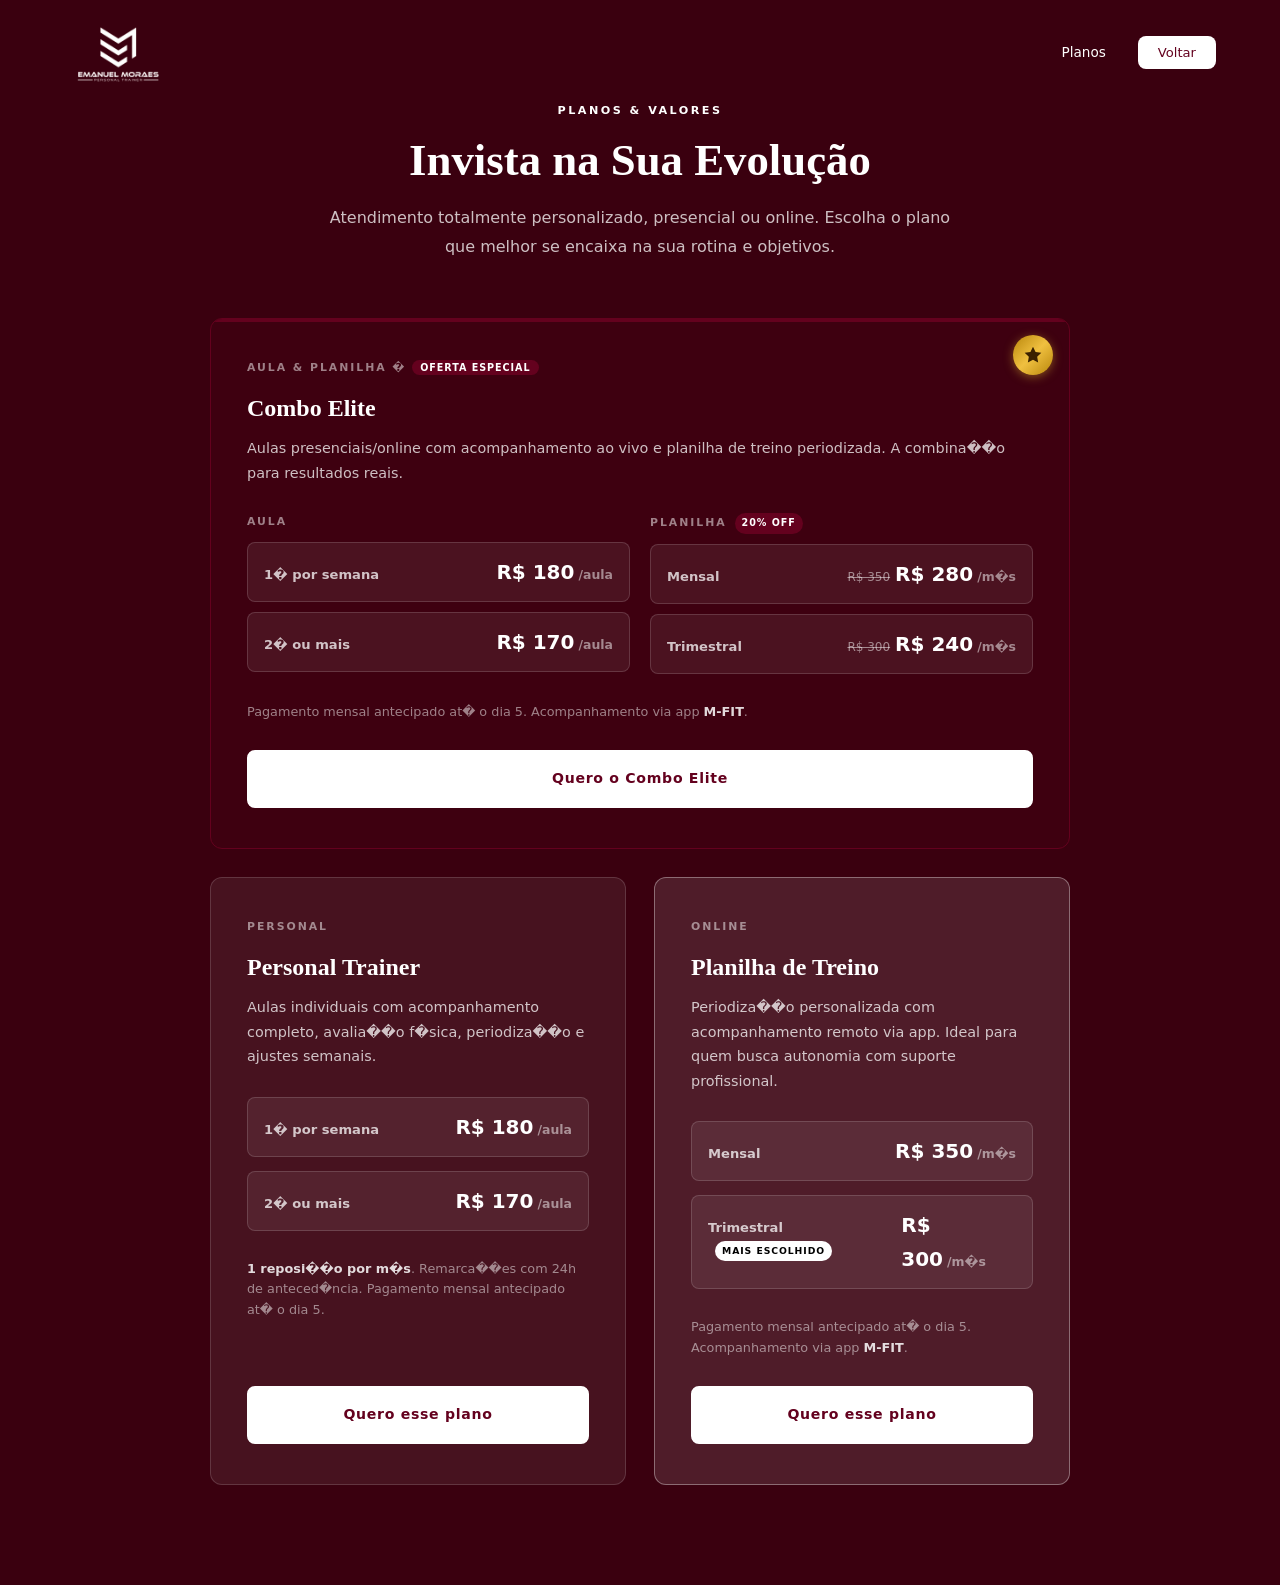
==== commit 95e0591e: "Corrige acento em Evolução e mantém somente seção planos" ====
--- a/index.html
+++ b/index.html
@@ -27,7 +27,7 @@
             <div class="container">
                 <div class="section-header" data-aos="fade-up">
                     <span class="eyebrow">Planos & Valores</span>
-                    <h2 class="section-title">Invista na Sua Evolu��o</h2>
+                    <h2 class="section-title">Invista na Sua Evolu&ccedil;&atilde;o</h2>
                     <p class="section-desc">Atendimento totalmente personalizado, presencial ou online. Escolha o plano que melhor se encaixa na sua rotina e objetivos.</p>
                 </div>
                 <div class="planos__grid">
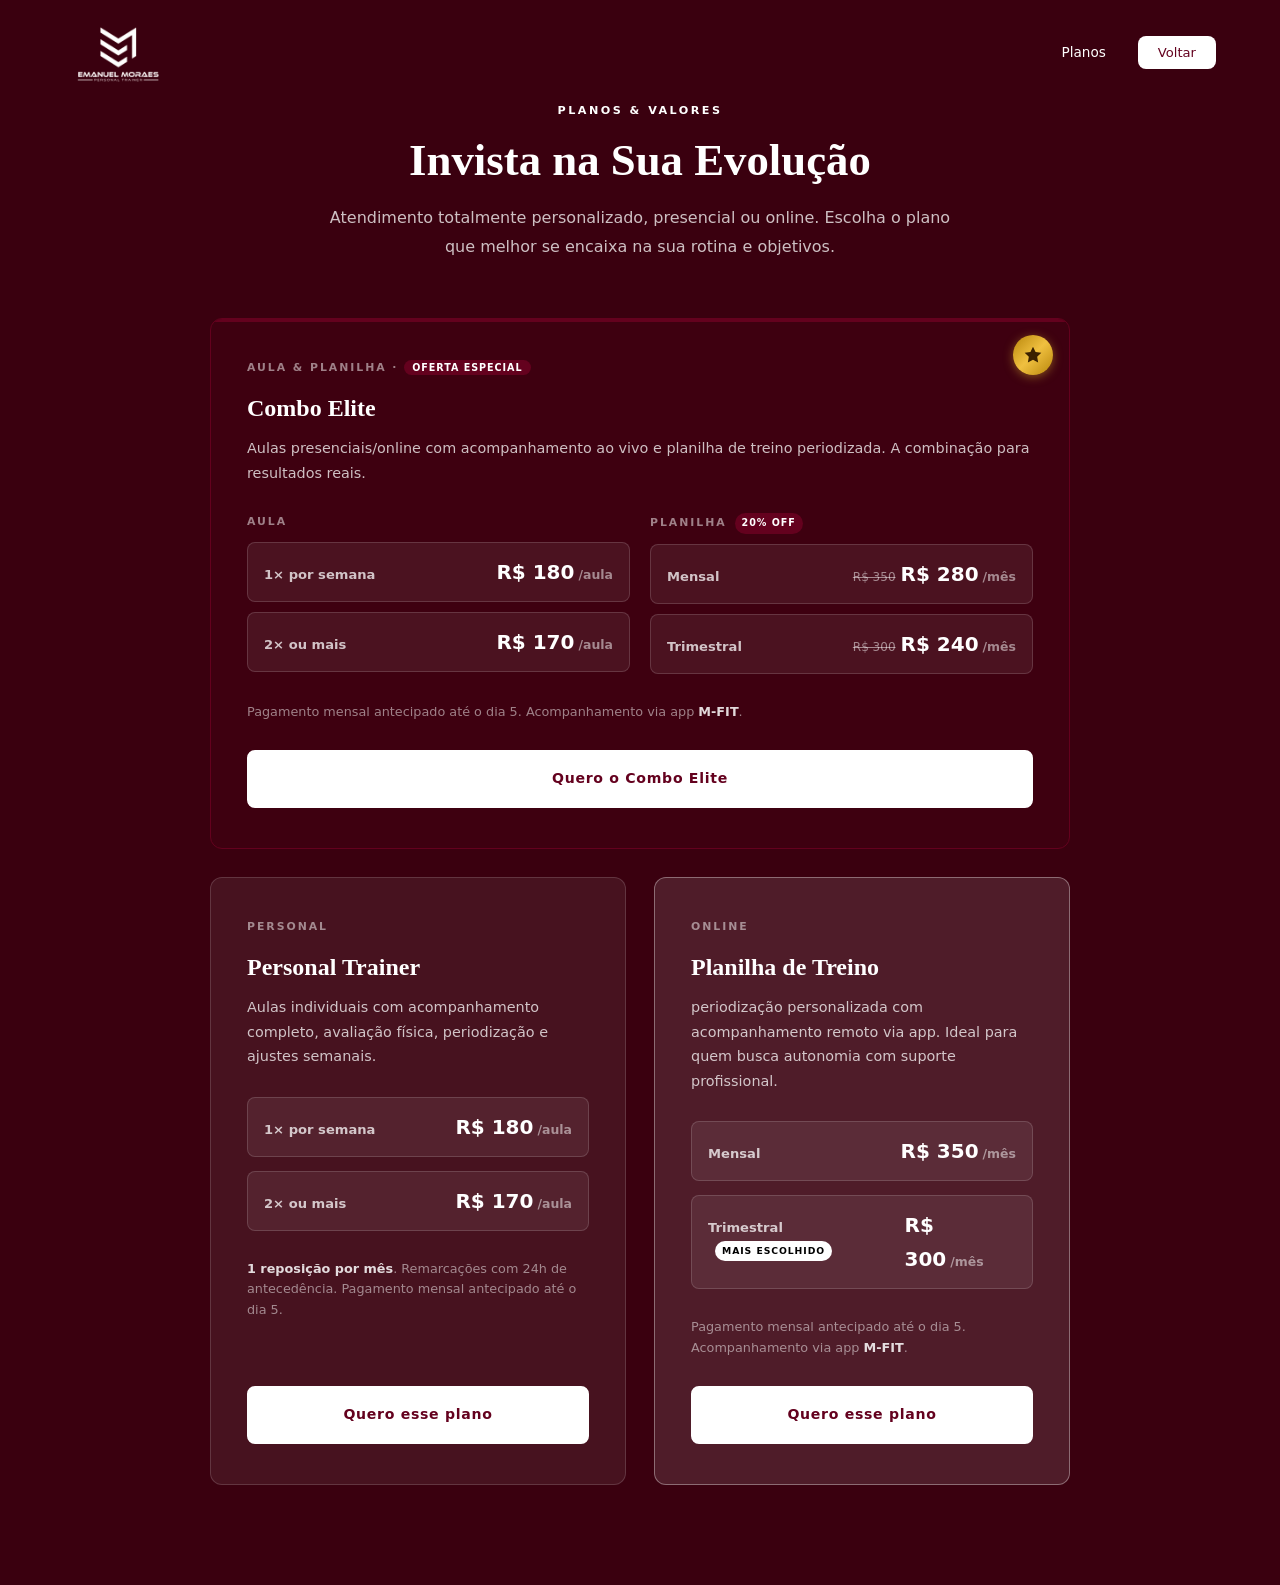
==== commit 7d4cca51: "Corrige acentuação na página de planos e remove caracteres substitutos" ====
--- a/index.html
+++ b/index.html
@@ -1,10 +1,10 @@
-<!DOCTYPE html>
+﻿<!DOCTYPE html>
 <html lang="pt-BR">
 <head>
     <meta charset="UTF-8">
     <meta name="viewport" content="width=device-width, initial-scale=1.0">
     <title>Emanuel Moraes | Planos e Valores</title>
-    <meta name="description" content="Planos e pre�os do Personal Trainer Emanuel Moraes - acompanhamento presencial e online.">
+    <meta name="description" content="Planos e preços do Personal Trainer Emanuel Moraes - acompanhamento presencial e online.">
     <link rel="stylesheet" href="css/style.css">
 </head>
 <body>
@@ -35,44 +35,44 @@
                         <div class="combo-selo-ouro" aria-hidden="true">
                             <svg viewBox="0 0 24 24" fill="currentColor" aria-hidden="true"><path d="M12 2l3.09 6.26L22 9.27l-5 4.87 1.18 6.88L12 17.77l-6.18 3.25L7 14.14 2 9.27l6.91-1.01L12 2z"/></svg>
                         </div>
-                        <p class="plano-card__label">Aula & Planilha � <span class="combo-tag">Oferta Especial</span></p>
+                        <p class="plano-card__label">Aula & Planilha · <span class="combo-tag">Oferta Especial</span></p>
                         <h3 class="plano-card__title">Combo Elite</h3>
-                        <p class="plano-card__desc">Aulas presenciais/online com acompanhamento ao vivo e planilha de treino periodizada. A combina��o para resultados reais.</p>
+                        <p class="plano-card__desc">Aulas presenciais/online com acompanhamento ao vivo e planilha de treino periodizada. A combinação para resultados reais.</p>
                         <div class="combo-prices">
                             <div class="combo-price-group">
                                 <p class="combo-group-title">Aula</p>
-                                <div class="plano-price"><span class="plano-price__freq">1� por semana</span><span class="plano-price__value">R$ 180<span class="plano-price__unit">/aula</span></span></div>
-                                <div class="plano-price"><span class="plano-price__freq">2� ou mais</span><span class="plano-price__value">R$ 170<span class="plano-price__unit">/aula</span></span></div>
+                                <div class="plano-price"><span class="plano-price__freq">1× por semana</span><span class="plano-price__value">R$ 180<span class="plano-price__unit">/aula</span></span></div>
+                                <div class="plano-price"><span class="plano-price__freq">2× ou mais</span><span class="plano-price__value">R$ 170<span class="plano-price__unit">/aula</span></span></div>
                             </div>
                             <div class="combo-price-group">
                                 <p class="combo-group-title">Planilha <span class="combo-off-badge">20% OFF</span></p>
-                                <div class="plano-price"><span class="plano-price__freq">Mensal</span><span class="plano-price__value"><span class="combo-price-old">R$ 350</span>R$ 280<span class="plano-price__unit">/m�s</span></span></div>
-                                <div class="plano-price"><span class="plano-price__freq">Trimestral</span><span class="plano-price__value"><span class="combo-price-old">R$ 300</span>R$ 240<span class="plano-price__unit">/m�s</span></span></div>
+                                <div class="plano-price"><span class="plano-price__freq">Mensal</span><span class="plano-price__value"><span class="combo-price-old">R$ 350</span>R$ 280<span class="plano-price__unit">/mês</span></span></div>
+                                <div class="plano-price"><span class="plano-price__freq">Trimestral</span><span class="plano-price__value"><span class="combo-price-old">R$ 300</span>R$ 240<span class="plano-price__unit">/mês</span></span></div>
                             </div>
                         </div>
-                        <p class="plano-card__obs">Pagamento mensal antecipado at� o dia 5. Acompanhamento via app <strong>M-FIT</strong>.</p>
+                        <p class="plano-card__obs">Pagamento mensal antecipado até o dia 5. Acompanhamento via app <strong>M-FIT</strong>.</p>
                         <a href="https://wa.me/5522999625545?text=Ol%C3%A1%20Emanuel!%20Tenho%20interesse%20no%20Combo%20Elite" class="btn btn--primary btn--full" target="_blank" rel="noopener noreferrer">Quero o Combo Elite</a>
                     </article>
                     <article class="plano-card" data-aos="fade-up" data-aos-delay="100">
                         <p class="plano-card__label">Personal</p>
                         <h3 class="plano-card__title">Personal Trainer</h3>
-                        <p class="plano-card__desc">Aulas individuais com acompanhamento completo, avalia��o f�sica, periodiza��o e ajustes semanais.</p>
+                        <p class="plano-card__desc">Aulas individuais com acompanhamento completo, avaliação física, periodização e ajustes semanais.</p>
                         <div class="plano-card__prices">
-                            <div class="plano-price"><span class="plano-price__freq">1� por semana</span><span class="plano-price__value">R$ 180<span class="plano-price__unit">/aula</span></span></div>
-                            <div class="plano-price"><span class="plano-price__freq">2� ou mais</span><span class="plano-price__value">R$ 170<span class="plano-price__unit">/aula</span></span></div>
+                            <div class="plano-price"><span class="plano-price__freq">1× por semana</span><span class="plano-price__value">R$ 180<span class="plano-price__unit">/aula</span></span></div>
+                            <div class="plano-price"><span class="plano-price__freq">2× ou mais</span><span class="plano-price__value">R$ 170<span class="plano-price__unit">/aula</span></span></div>
                         </div>
-                        <p class="plano-card__obs"><strong>1 reposi��o por m�s</strong>. Remarca��es com 24h de anteced�ncia. Pagamento mensal antecipado at� o dia 5.</p>
+                        <p class="plano-card__obs"><strong>1 reposição por mês</strong>. Remarcações com 24h de antecedência. Pagamento mensal antecipado até o dia 5.</p>
                         <a href="https://wa.me/5522999625545?text=Ol%C3%A1%20Emanuel!%20Tenho%20interesse%20no%20plano%20Personal%20Trainer" class="btn btn--primary btn--full" target="_blank" rel="noopener noreferrer">Quero esse plano</a>
                     </article>
                     <article class="plano-card plano-card--destaque" data-aos="fade-up" data-aos-delay="200">
                         <p class="plano-card__label">Online</p>
                         <h3 class="plano-card__title">Planilha de Treino</h3>
-                        <p class="plano-card__desc">Periodiza��o personalizada com acompanhamento remoto via app. Ideal para quem busca autonomia com suporte profissional.</p>
+                        <p class="plano-card__desc">periodização personalizada com acompanhamento remoto via app. Ideal para quem busca autonomia com suporte profissional.</p>
                         <div class="plano-card__prices">
-                            <div class="plano-price"><span class="plano-price__freq">Mensal</span><span class="plano-price__value">R$ 350<span class="plano-price__unit">/m�s</span></span></div>
-                            <div class="plano-price"><span class="plano-price__freq">Trimestral <span class="badge-popular">Mais escolhido</span></span><span class="plano-price__value">R$ 300<span class="plano-price__unit">/m�s</span></span></div>
+                            <div class="plano-price"><span class="plano-price__freq">Mensal</span><span class="plano-price__value">R$ 350<span class="plano-price__unit">/mês</span></span></div>
+                            <div class="plano-price"><span class="plano-price__freq">Trimestral <span class="badge-popular">Mais escolhido</span></span><span class="plano-price__value">R$ 300<span class="plano-price__unit">/mês</span></span></div>
                         </div>
-                        <p class="plano-card__obs">Pagamento mensal antecipado at� o dia 5. Acompanhamento via app <strong>M-FIT</strong>.</p>
+                        <p class="plano-card__obs">Pagamento mensal antecipado até o dia 5. Acompanhamento via app <strong>M-FIT</strong>.</p>
                         <a href="https://client.mfitpersonal.com.br/out/signup-link/NjExNDQ2" class="btn btn--primary btn--full" target="_blank" rel="noopener noreferrer">Quero esse plano</a>
                     </article>
                 </div>
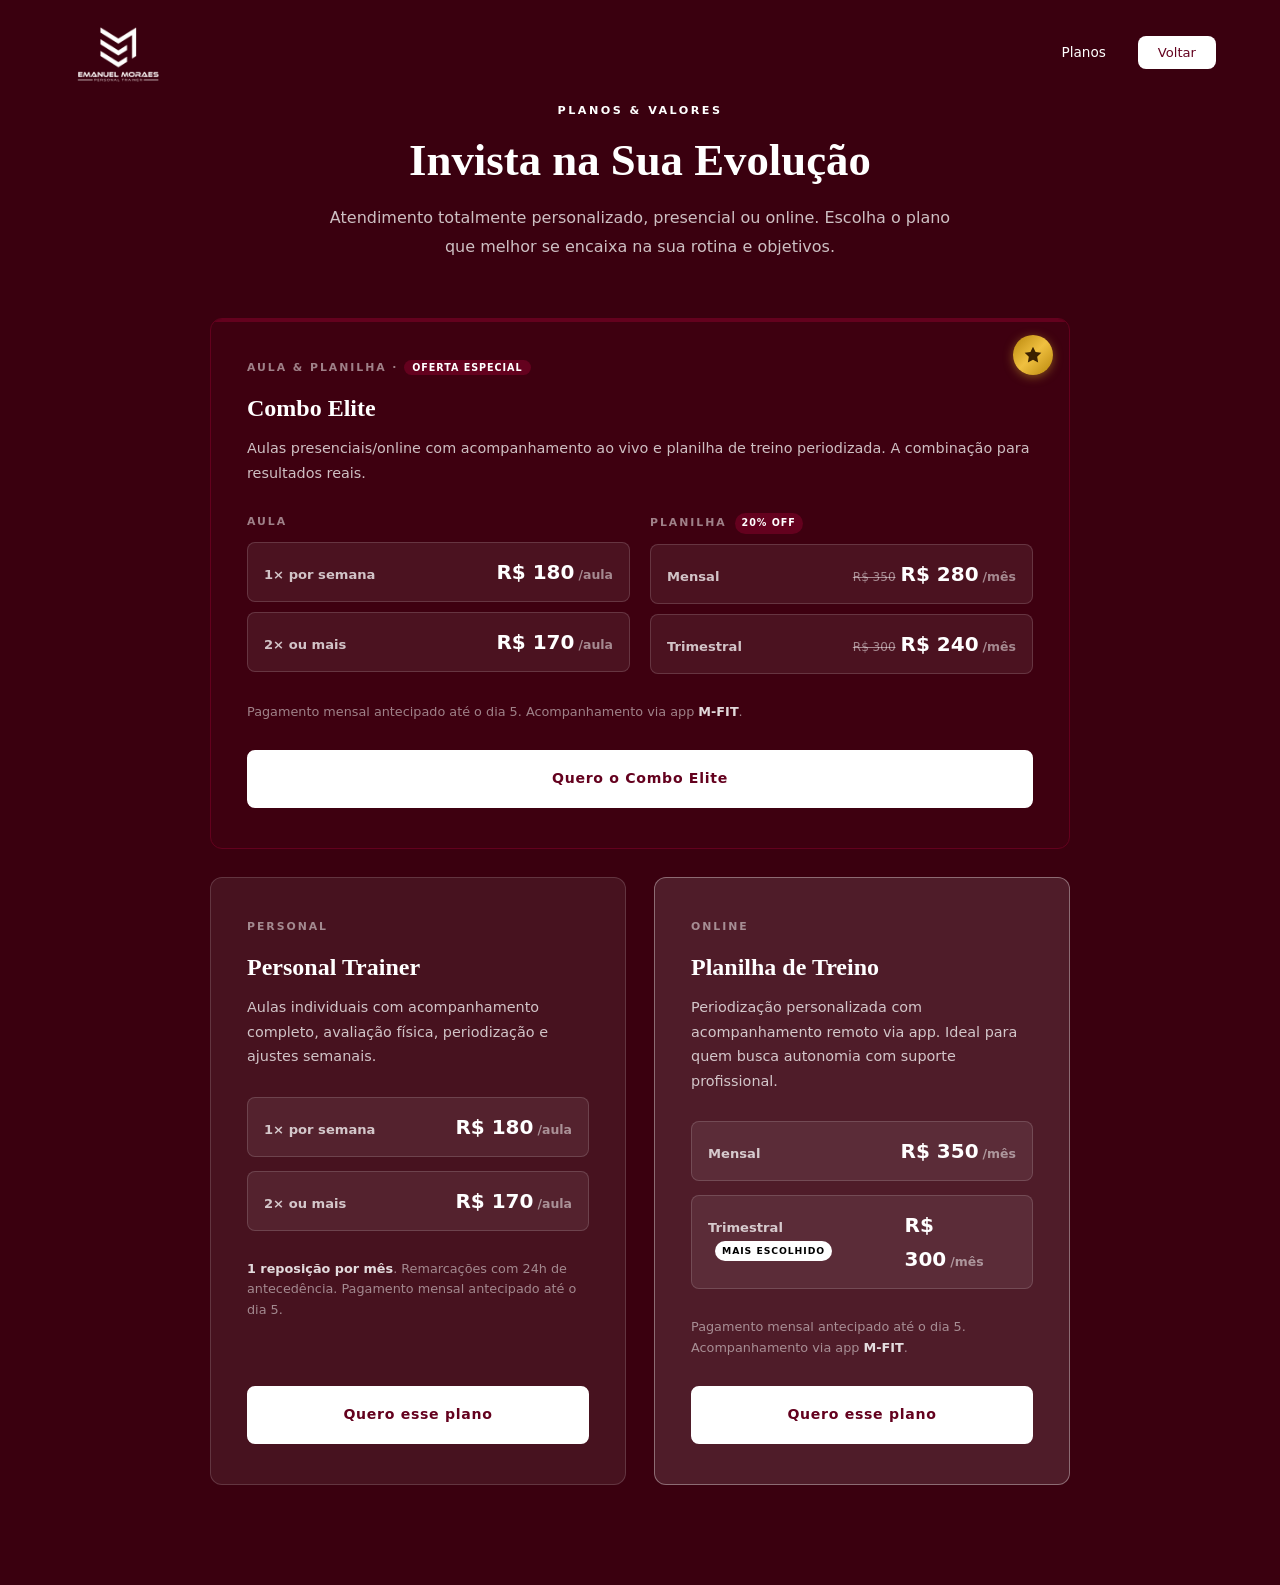
==== commit 35e18e19: "Elimina ? de acentuação via entidades HTML, garante deploy sem �" ====
--- a/index.html
+++ b/index.html
@@ -4,7 +4,7 @@
     <meta charset="UTF-8">
     <meta name="viewport" content="width=device-width, initial-scale=1.0">
     <title>Emanuel Moraes | Planos e Valores</title>
-    <meta name="description" content="Planos e preços do Personal Trainer Emanuel Moraes - acompanhamento presencial e online.">
+    <meta name="description" content="Planos e pre&ccedil;os do Personal Trainer Emanuel Moraes - acompanhamento presencial e online.">
     <link rel="stylesheet" href="css/style.css">
 </head>
 <body>
@@ -35,44 +35,44 @@
                         <div class="combo-selo-ouro" aria-hidden="true">
                             <svg viewBox="0 0 24 24" fill="currentColor" aria-hidden="true"><path d="M12 2l3.09 6.26L22 9.27l-5 4.87 1.18 6.88L12 17.77l-6.18 3.25L7 14.14 2 9.27l6.91-1.01L12 2z"/></svg>
                         </div>
-                        <p class="plano-card__label">Aula & Planilha · <span class="combo-tag">Oferta Especial</span></p>
+                        <p class="plano-card__label">Aula & Planilha &middot; <span class="combo-tag">Oferta Especial</span></p>
                         <h3 class="plano-card__title">Combo Elite</h3>
-                        <p class="plano-card__desc">Aulas presenciais/online com acompanhamento ao vivo e planilha de treino periodizada. A combinação para resultados reais.</p>
+                        <p class="plano-card__desc">Aulas presenciais/online com acompanhamento ao vivo e planilha de treino periodizada. A combina&ccedil;&atilde;o para resultados reais.</p>
                         <div class="combo-prices">
                             <div class="combo-price-group">
                                 <p class="combo-group-title">Aula</p>
-                                <div class="plano-price"><span class="plano-price__freq">1× por semana</span><span class="plano-price__value">R$ 180<span class="plano-price__unit">/aula</span></span></div>
-                                <div class="plano-price"><span class="plano-price__freq">2× ou mais</span><span class="plano-price__value">R$ 170<span class="plano-price__unit">/aula</span></span></div>
+                                <div class="plano-price"><span class="plano-price__freq">1&times; por semana</span><span class="plano-price__value">R$ 180<span class="plano-price__unit">/aula</span></span></div>
+                                <div class="plano-price"><span class="plano-price__freq">2&times; ou mais</span><span class="plano-price__value">R$ 170<span class="plano-price__unit">/aula</span></span></div>
                             </div>
                             <div class="combo-price-group">
                                 <p class="combo-group-title">Planilha <span class="combo-off-badge">20% OFF</span></p>
-                                <div class="plano-price"><span class="plano-price__freq">Mensal</span><span class="plano-price__value"><span class="combo-price-old">R$ 350</span>R$ 280<span class="plano-price__unit">/mês</span></span></div>
-                                <div class="plano-price"><span class="plano-price__freq">Trimestral</span><span class="plano-price__value"><span class="combo-price-old">R$ 300</span>R$ 240<span class="plano-price__unit">/mês</span></span></div>
+                                <div class="plano-price"><span class="plano-price__freq">Mensal</span><span class="plano-price__value"><span class="combo-price-old">R$ 350</span>R$ 280<span class="plano-price__unit">/m&ecirc;s</span></span></div>
+                                <div class="plano-price"><span class="plano-price__freq">Trimestral</span><span class="plano-price__value"><span class="combo-price-old">R$ 300</span>R$ 240<span class="plano-price__unit">/m&ecirc;s</span></span></div>
                             </div>
                         </div>
-                        <p class="plano-card__obs">Pagamento mensal antecipado até o dia 5. Acompanhamento via app <strong>M-FIT</strong>.</p>
+                        <p class="plano-card__obs">Pagamento mensal antecipado at&eacute; o dia 5. Acompanhamento via app <strong>M-FIT</strong>.</p>
                         <a href="https://wa.me/5522999625545?text=Ol%C3%A1%20Emanuel!%20Tenho%20interesse%20no%20Combo%20Elite" class="btn btn--primary btn--full" target="_blank" rel="noopener noreferrer">Quero o Combo Elite</a>
                     </article>
                     <article class="plano-card" data-aos="fade-up" data-aos-delay="100">
                         <p class="plano-card__label">Personal</p>
                         <h3 class="plano-card__title">Personal Trainer</h3>
-                        <p class="plano-card__desc">Aulas individuais com acompanhamento completo, avaliação física, periodização e ajustes semanais.</p>
+                        <p class="plano-card__desc">Aulas individuais com acompanhamento completo, avalia&ccedil;&atilde;o f&iacute;sica, periodiza&ccedil;&atilde;o e ajustes semanais.</p>
                         <div class="plano-card__prices">
-                            <div class="plano-price"><span class="plano-price__freq">1× por semana</span><span class="plano-price__value">R$ 180<span class="plano-price__unit">/aula</span></span></div>
-                            <div class="plano-price"><span class="plano-price__freq">2× ou mais</span><span class="plano-price__value">R$ 170<span class="plano-price__unit">/aula</span></span></div>
+                            <div class="plano-price"><span class="plano-price__freq">1&times; por semana</span><span class="plano-price__value">R$ 180<span class="plano-price__unit">/aula</span></span></div>
+                            <div class="plano-price"><span class="plano-price__freq">2&times; ou mais</span><span class="plano-price__value">R$ 170<span class="plano-price__unit">/aula</span></span></div>
                         </div>
-                        <p class="plano-card__obs"><strong>1 reposição por mês</strong>. Remarcações com 24h de antecedência. Pagamento mensal antecipado até o dia 5.</p>
+                        <p class="plano-card__obs"><strong>1 reposi&ccedil;&atilde;o por m&ecirc;s</strong>. Remarca&ccedil;&otilde;es com 24h de anteced&ecirc;ncia. Pagamento mensal antecipado at&eacute; o dia 5.</p>
                         <a href="https://wa.me/5522999625545?text=Ol%C3%A1%20Emanuel!%20Tenho%20interesse%20no%20plano%20Personal%20Trainer" class="btn btn--primary btn--full" target="_blank" rel="noopener noreferrer">Quero esse plano</a>
                     </article>
                     <article class="plano-card plano-card--destaque" data-aos="fade-up" data-aos-delay="200">
                         <p class="plano-card__label">Online</p>
                         <h3 class="plano-card__title">Planilha de Treino</h3>
-                        <p class="plano-card__desc">periodização personalizada com acompanhamento remoto via app. Ideal para quem busca autonomia com suporte profissional.</p>
+                        <p class="plano-card__desc">Periodiza&ccedil;&atilde;o personalizada com acompanhamento remoto via app. Ideal para quem busca autonomia com suporte profissional.</p>
                         <div class="plano-card__prices">
-                            <div class="plano-price"><span class="plano-price__freq">Mensal</span><span class="plano-price__value">R$ 350<span class="plano-price__unit">/mês</span></span></div>
-                            <div class="plano-price"><span class="plano-price__freq">Trimestral <span class="badge-popular">Mais escolhido</span></span><span class="plano-price__value">R$ 300<span class="plano-price__unit">/mês</span></span></div>
+                            <div class="plano-price"><span class="plano-price__freq">Mensal</span><span class="plano-price__value">R$ 350<span class="plano-price__unit">/m&ecirc;s</span></span></div>
+                            <div class="plano-price"><span class="plano-price__freq">Trimestral <span class="badge-popular">Mais escolhido</span></span><span class="plano-price__value">R$ 300<span class="plano-price__unit">/m&ecirc;s</span></span></div>
                         </div>
-                        <p class="plano-card__obs">Pagamento mensal antecipado até o dia 5. Acompanhamento via app <strong>M-FIT</strong>.</p>
+                        <p class="plano-card__obs">Pagamento mensal antecipado at&eacute; o dia 5. Acompanhamento via app <strong>M-FIT</strong>.</p>
                         <a href="https://client.mfitpersonal.com.br/out/signup-link/NjExNDQ2" class="btn btn--primary btn--full" target="_blank" rel="noopener noreferrer">Quero esse plano</a>
                     </article>
                 </div>
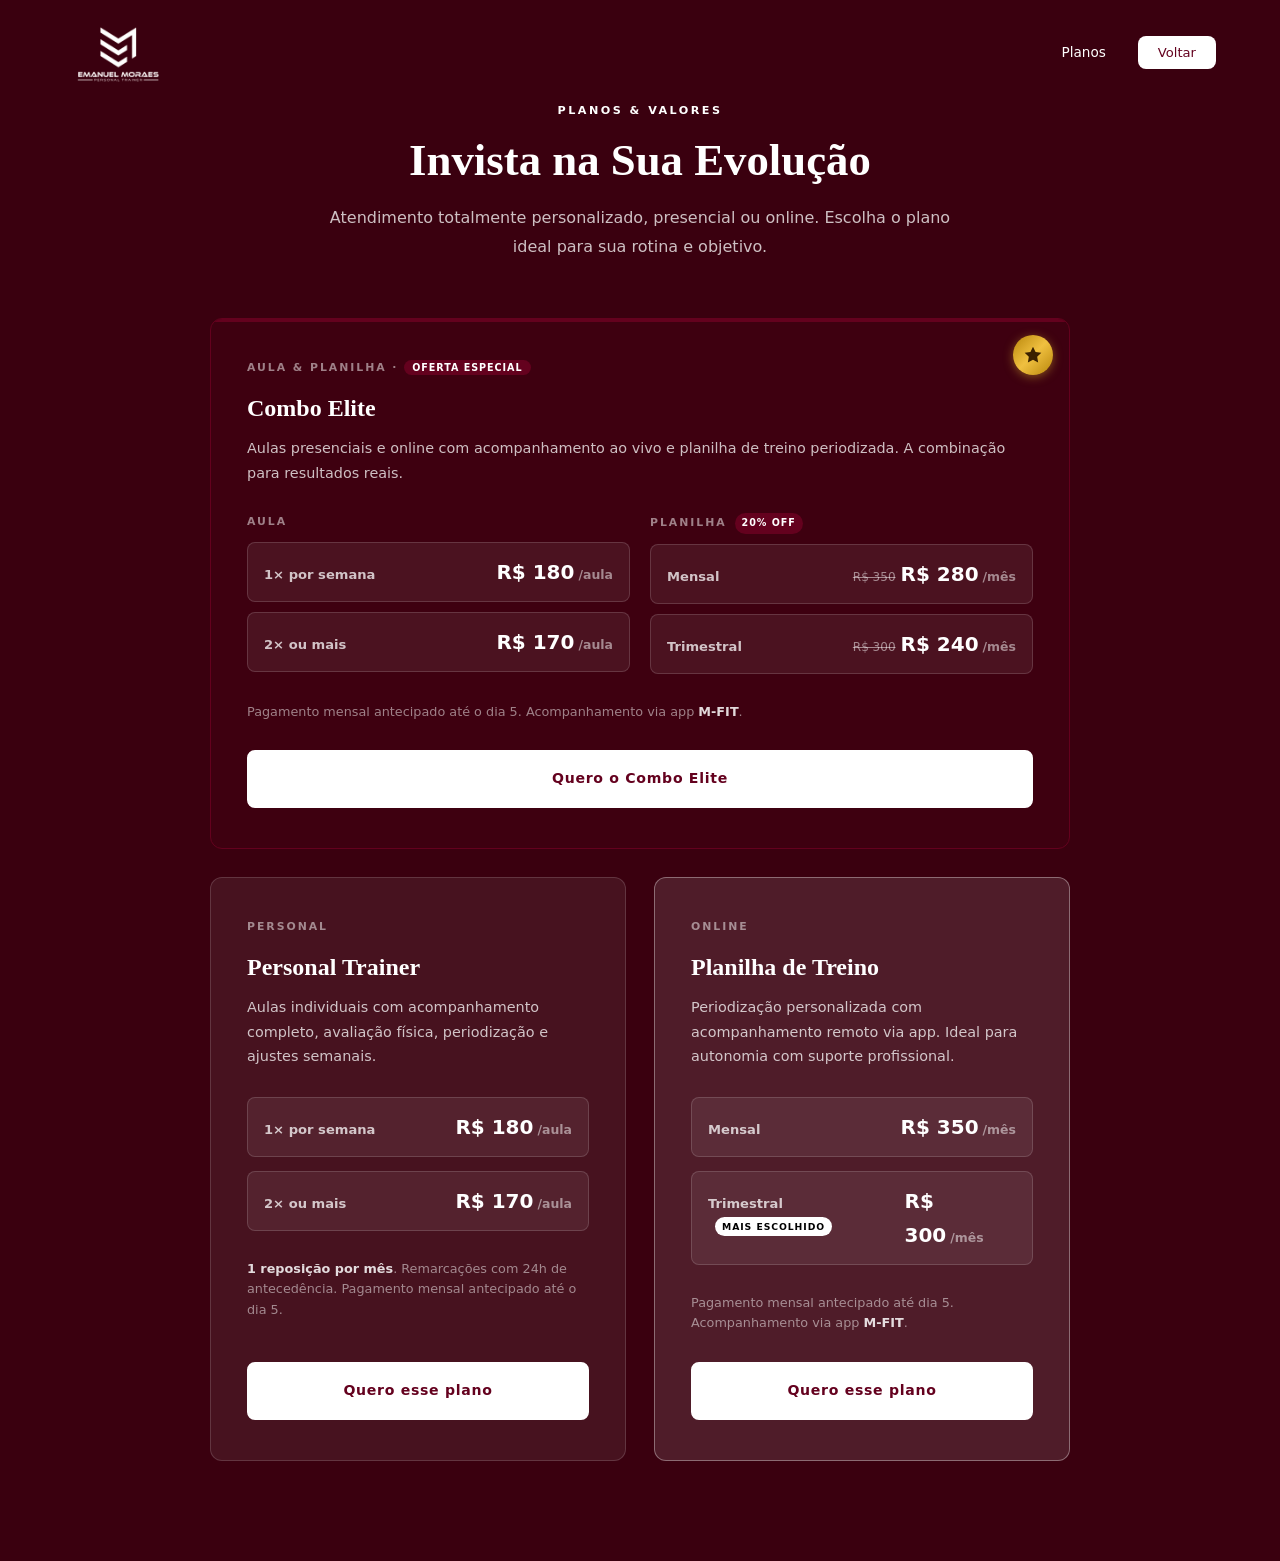
==== commit 6716df0c: "Recria pagina de planos sem ? em texto nem URL" ====
--- a/index.html
+++ b/index.html
@@ -1,83 +1,83 @@
 ﻿<!DOCTYPE html>
 <html lang="pt-BR">
 <head>
-    <meta charset="UTF-8">
-    <meta name="viewport" content="width=device-width, initial-scale=1.0">
-    <title>Emanuel Moraes | Planos e Valores</title>
-    <meta name="description" content="Planos e pre&ccedil;os do Personal Trainer Emanuel Moraes - acompanhamento presencial e online.">
-    <link rel="stylesheet" href="css/style.css">
+  <meta charset="UTF-8">
+  <meta name="viewport" content="width=device-width, initial-scale=1.0">
+  <title>Emanuel Moraes | Planos e Valores</title>
+  <meta name="description" content="Planos e preços do Personal Trainer Emanuel Moraes - acompanhamento presencial e online">
+  <link rel="stylesheet" href="css/style.css">
 </head>
 <body>
-    <header class="header" id="header">
-        <nav class="nav container">
-            <a href="../site-emanuel-moraes/index.html" class="nav__logo">
-                <img src="Imagens/Logo%20Branca.png" alt="Emanuel Moraes" class="nav__logo-img">
-            </a>
-            <ul class="nav__menu" id="navMenu" role="navigation" aria-label="Menu principal">
-                <li><a href="#planos" class="nav__link">Planos</a></li>
-                <li><a href="../site-emanuel-moraes/index.html" class="nav__link nav__link--cta">Voltar</a></li>
-            </ul>
-            <button class="nav__hamburger" id="navHamburger" aria-label="Abrir menu" aria-expanded="false">
-                <span></span><span></span><span></span>
-            </button>
-        </nav>
-    </header>
-    <main>
-        <section class="planos section" id="planos" aria-label="Planos e Valores">
-            <div class="container">
-                <div class="section-header" data-aos="fade-up">
-                    <span class="eyebrow">Planos & Valores</span>
-                    <h2 class="section-title">Invista na Sua Evolu&ccedil;&atilde;o</h2>
-                    <p class="section-desc">Atendimento totalmente personalizado, presencial ou online. Escolha o plano que melhor se encaixa na sua rotina e objetivos.</p>
-                </div>
-                <div class="planos__grid">
-                    <article class="plano-card plano-card--combo" data-aos="fade-up" data-aos-delay="0">
-                        <div class="combo-selo-ouro" aria-hidden="true">
-                            <svg viewBox="0 0 24 24" fill="currentColor" aria-hidden="true"><path d="M12 2l3.09 6.26L22 9.27l-5 4.87 1.18 6.88L12 17.77l-6.18 3.25L7 14.14 2 9.27l6.91-1.01L12 2z"/></svg>
-                        </div>
-                        <p class="plano-card__label">Aula & Planilha &middot; <span class="combo-tag">Oferta Especial</span></p>
-                        <h3 class="plano-card__title">Combo Elite</h3>
-                        <p class="plano-card__desc">Aulas presenciais/online com acompanhamento ao vivo e planilha de treino periodizada. A combina&ccedil;&atilde;o para resultados reais.</p>
-                        <div class="combo-prices">
-                            <div class="combo-price-group">
-                                <p class="combo-group-title">Aula</p>
-                                <div class="plano-price"><span class="plano-price__freq">1&times; por semana</span><span class="plano-price__value">R$ 180<span class="plano-price__unit">/aula</span></span></div>
-                                <div class="plano-price"><span class="plano-price__freq">2&times; ou mais</span><span class="plano-price__value">R$ 170<span class="plano-price__unit">/aula</span></span></div>
-                            </div>
-                            <div class="combo-price-group">
-                                <p class="combo-group-title">Planilha <span class="combo-off-badge">20% OFF</span></p>
-                                <div class="plano-price"><span class="plano-price__freq">Mensal</span><span class="plano-price__value"><span class="combo-price-old">R$ 350</span>R$ 280<span class="plano-price__unit">/m&ecirc;s</span></span></div>
-                                <div class="plano-price"><span class="plano-price__freq">Trimestral</span><span class="plano-price__value"><span class="combo-price-old">R$ 300</span>R$ 240<span class="plano-price__unit">/m&ecirc;s</span></span></div>
-                            </div>
-                        </div>
-                        <p class="plano-card__obs">Pagamento mensal antecipado at&eacute; o dia 5. Acompanhamento via app <strong>M-FIT</strong>.</p>
-                        <a href="https://wa.me/5522999625545?text=Ol%C3%A1%20Emanuel!%20Tenho%20interesse%20no%20Combo%20Elite" class="btn btn--primary btn--full" target="_blank" rel="noopener noreferrer">Quero o Combo Elite</a>
-                    </article>
-                    <article class="plano-card" data-aos="fade-up" data-aos-delay="100">
-                        <p class="plano-card__label">Personal</p>
-                        <h3 class="plano-card__title">Personal Trainer</h3>
-                        <p class="plano-card__desc">Aulas individuais com acompanhamento completo, avalia&ccedil;&atilde;o f&iacute;sica, periodiza&ccedil;&atilde;o e ajustes semanais.</p>
-                        <div class="plano-card__prices">
-                            <div class="plano-price"><span class="plano-price__freq">1&times; por semana</span><span class="plano-price__value">R$ 180<span class="plano-price__unit">/aula</span></span></div>
-                            <div class="plano-price"><span class="plano-price__freq">2&times; ou mais</span><span class="plano-price__value">R$ 170<span class="plano-price__unit">/aula</span></span></div>
-                        </div>
-                        <p class="plano-card__obs"><strong>1 reposi&ccedil;&atilde;o por m&ecirc;s</strong>. Remarca&ccedil;&otilde;es com 24h de anteced&ecirc;ncia. Pagamento mensal antecipado at&eacute; o dia 5.</p>
-                        <a href="https://wa.me/5522999625545?text=Ol%C3%A1%20Emanuel!%20Tenho%20interesse%20no%20plano%20Personal%20Trainer" class="btn btn--primary btn--full" target="_blank" rel="noopener noreferrer">Quero esse plano</a>
-                    </article>
-                    <article class="plano-card plano-card--destaque" data-aos="fade-up" data-aos-delay="200">
-                        <p class="plano-card__label">Online</p>
-                        <h3 class="plano-card__title">Planilha de Treino</h3>
-                        <p class="plano-card__desc">Periodiza&ccedil;&atilde;o personalizada com acompanhamento remoto via app. Ideal para quem busca autonomia com suporte profissional.</p>
-                        <div class="plano-card__prices">
-                            <div class="plano-price"><span class="plano-price__freq">Mensal</span><span class="plano-price__value">R$ 350<span class="plano-price__unit">/m&ecirc;s</span></span></div>
-                            <div class="plano-price"><span class="plano-price__freq">Trimestral <span class="badge-popular">Mais escolhido</span></span><span class="plano-price__value">R$ 300<span class="plano-price__unit">/m&ecirc;s</span></span></div>
-                        </div>
-                        <p class="plano-card__obs">Pagamento mensal antecipado at&eacute; o dia 5. Acompanhamento via app <strong>M-FIT</strong>.</p>
-                        <a href="https://client.mfitpersonal.com.br/out/signup-link/NjExNDQ2" class="btn btn--primary btn--full" target="_blank" rel="noopener noreferrer">Quero esse plano</a>
-                    </article>
-                </div>
+  <header class="header" id="header">
+    <nav class="nav container">
+      <a href="../site-emanuel-moraes/index.html" class="nav__logo">
+        <img src="Imagens/Logo%20Branca.png" alt="Emanuel Moraes" class="nav__logo-img">
+      </a>
+      <ul class="nav__menu" id="navMenu" role="navigation" aria-label="Menu principal">
+        <li><a href="#planos" class="nav__link">Planos</a></li>
+        <li><a href="../site-emanuel-moraes/index.html" class="nav__link nav__link--cta">Voltar</a></li>
+      </ul>
+      <button class="nav__hamburger" id="navHamburger" aria-label="Abrir menu" aria-expanded="false">
+        <span></span><span></span><span></span>
+      </button>
+    </nav>
+  </header>
+  <main>
+    <section class="planos section" id="planos" aria-label="Planos e Valores">
+      <div class="container">
+        <div class="section-header" data-aos="fade-up">
+          <span class="eyebrow">Planos & Valores</span>
+          <h2 class="section-title">Invista na Sua Evolução</h2>
+          <p class="section-desc">Atendimento totalmente personalizado, presencial ou online. Escolha o plano ideal para sua rotina e objetivo.</p>
+        </div>
+        <div class="planos__grid">
+          <article class="plano-card plano-card--combo" data-aos="fade-up" data-aos-delay="0">
+            <div class="combo-selo-ouro" aria-hidden="true">
+              <svg viewBox="0 0 24 24" fill="currentColor" aria-hidden="true"><path d="M12 2l3.09 6.26L22 9.27l-5 4.87 1.18 6.88L12 17.77l-6.18 3.25L7 14.14 2 9.27l6.91-1.01L12 2z"/></svg>
             </div>
-        </section>
-    </main>
+            <p class="plano-card__label">Aula & Planilha · <span class="combo-tag">Oferta Especial</span></p>
+            <h3 class="plano-card__title">Combo Elite</h3>
+            <p class="plano-card__desc">Aulas presenciais e online com acompanhamento ao vivo e planilha de treino periodizada. A combinação para resultados reais.</p>
+            <div class="combo-prices">
+              <div class="combo-price-group">
+                <p class="combo-group-title">Aula</p>
+                <div class="plano-price"><span class="plano-price__freq">1× por semana</span><span class="plano-price__value">R$ 180<span class="plano-price__unit">/aula</span></span></div>
+                <div class="plano-price"><span class="plano-price__freq">2× ou mais</span><span class="plano-price__value">R$ 170<span class="plano-price__unit">/aula</span></span></div>
+              </div>
+              <div class="combo-price-group">
+                <p class="combo-group-title">Planilha <span class="combo-off-badge">20% OFF</span></p>
+                <div class="plano-price"><span class="plano-price__freq">Mensal</span><span class="plano-price__value"><span class="combo-price-old">R$ 350</span>R$ 280<span class="plano-price__unit">/mês</span></span></div>
+                <div class="plano-price"><span class="plano-price__freq">Trimestral</span><span class="plano-price__value"><span class="combo-price-old">R$ 300</span>R$ 240<span class="plano-price__unit">/mês</span></span></div>
+              </div>
+            </div>
+            <p class="plano-card__obs">Pagamento mensal antecipado até o dia 5. Acompanhamento via app <strong>M-FIT</strong>.</p>
+            <a href="https://wa.me/5522999625545" class="btn btn--primary btn--full" target="_blank" rel="noopener noreferrer">Quero o Combo Elite</a>
+          </article>
+          <article class="plano-card" data-aos="fade-up" data-aos-delay="100">
+            <p class="plano-card__label">Personal</p>
+            <h3 class="plano-card__title">Personal Trainer</h3>
+            <p class="plano-card__desc">Aulas individuais com acompanhamento completo, avaliação física, periodização e ajustes semanais.</p>
+            <div class="plano-card__prices">
+              <div class="plano-price"><span class="plano-price__freq">1× por semana</span><span class="plano-price__value">R$ 180<span class="plano-price__unit">/aula</span></span></div>
+              <div class="plano-price"><span class="plano-price__freq">2× ou mais</span><span class="plano-price__value">R$ 170<span class="plano-price__unit">/aula</span></span></div>
+            </div>
+            <p class="plano-card__obs"><strong>1 reposição por mês</strong>. Remarcações com 24h de antecedência. Pagamento mensal antecipado até o dia 5.</p>
+            <a href="https://wa.me/5522999625545" class="btn btn--primary btn--full" target="_blank" rel="noopener noreferrer">Quero esse plano</a>
+          </article>
+          <article class="plano-card plano-card--destaque" data-aos="fade-up" data-aos-delay="200">
+            <p class="plano-card__label">Online</p>
+            <h3 class="plano-card__title">Planilha de Treino</h3>
+            <p class="plano-card__desc">Periodização personalizada com acompanhamento remoto via app. Ideal para autonomia com suporte profissional.</p>
+            <div class="plano-card__prices">
+              <div class="plano-price"><span class="plano-price__freq">Mensal</span><span class="plano-price__value">R$ 350<span class="plano-price__unit">/mês</span></span></div>
+              <div class="plano-price"><span class="plano-price__freq">Trimestral <span class="badge-popular">Mais escolhido</span></span><span class="plano-price__value">R$ 300<span class="plano-price__unit">/mês</span></span></div>
+            </div>
+            <p class="plano-card__obs">Pagamento mensal antecipado até dia 5. Acompanhamento via app <strong>M-FIT</strong>.</p>
+            <a href="https://wa.me/5522999625545" class="btn btn--primary btn--full" target="_blank" rel="noopener noreferrer">Quero esse plano</a>
+          </article>
+        </div>
+      </div>
+    </section>
+  </main>
 </body>
 </html>
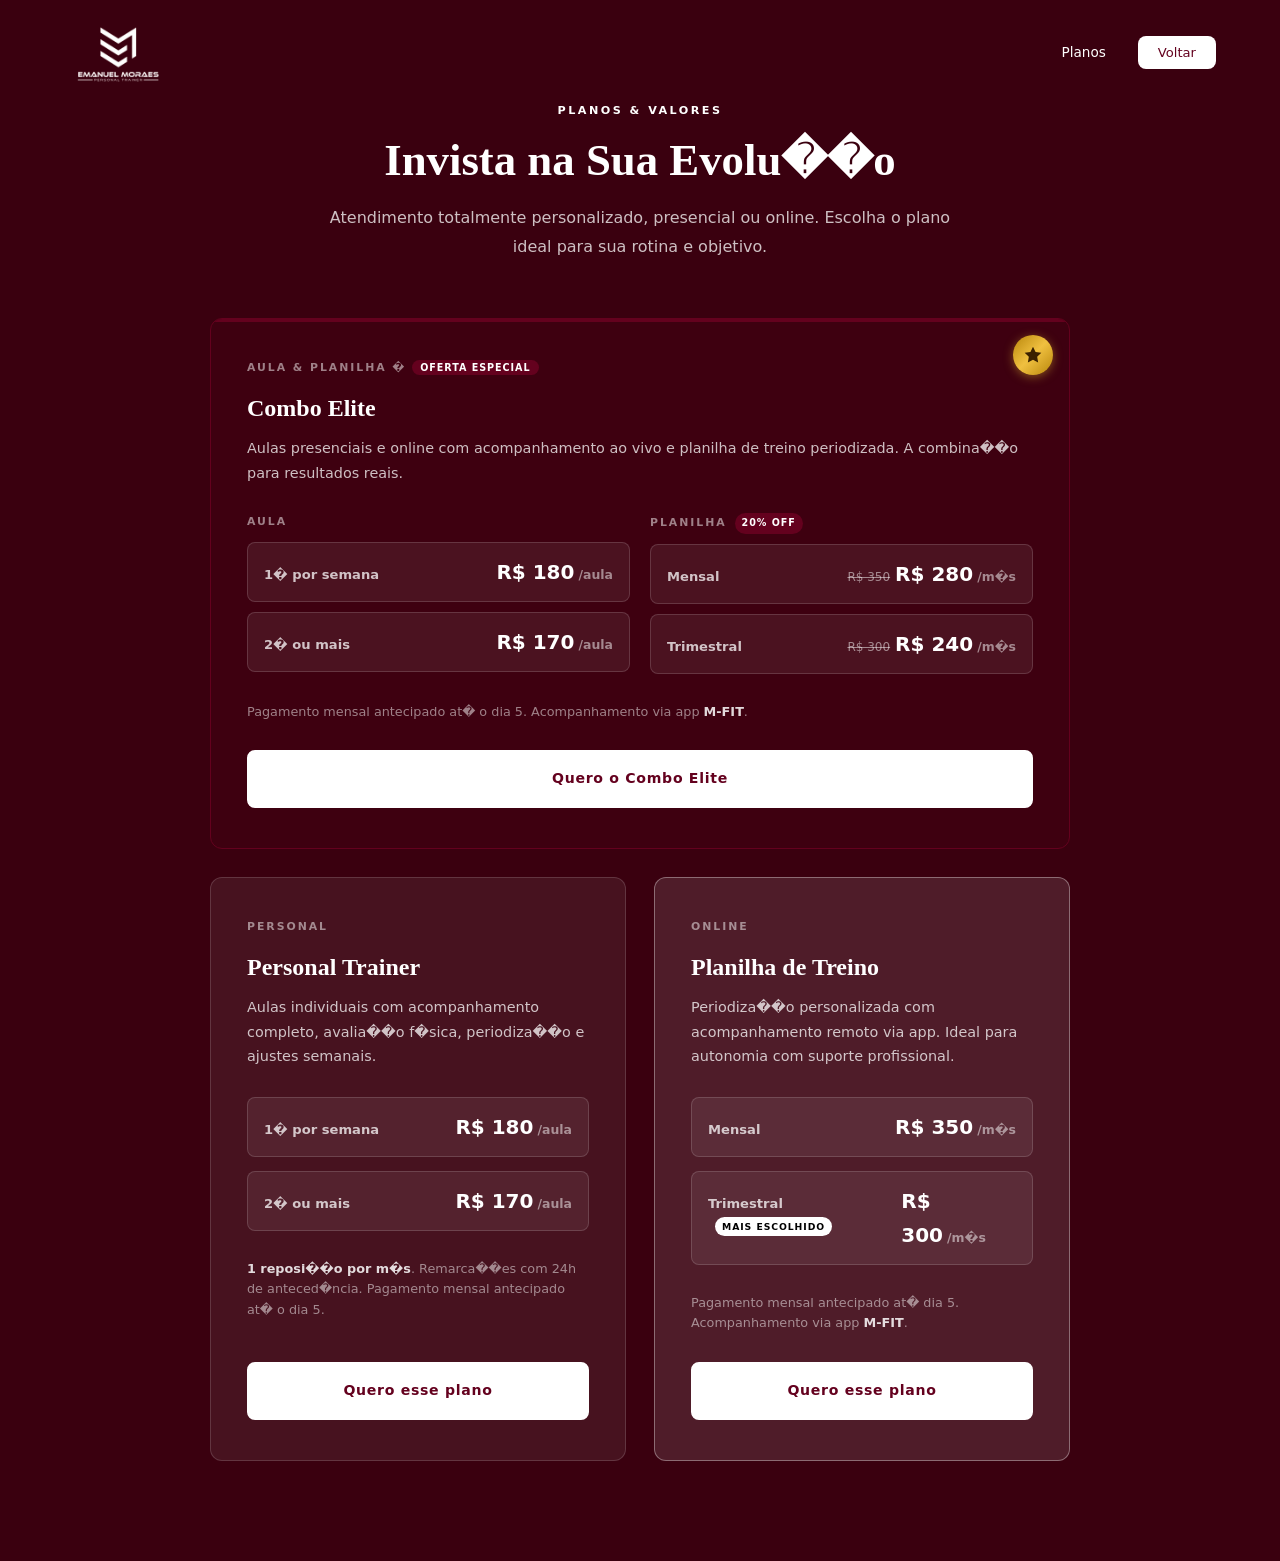
==== commit f535f74e: "Atualiza plano de treinos com link mfit e mantém combo/personal wa.me" ====
--- a/index.html
+++ b/index.html
@@ -1,10 +1,10 @@
-﻿<!DOCTYPE html>
+<!DOCTYPE html>
 <html lang="pt-BR">
 <head>
   <meta charset="UTF-8">
   <meta name="viewport" content="width=device-width, initial-scale=1.0">
   <title>Emanuel Moraes | Planos e Valores</title>
-  <meta name="description" content="Planos e preços do Personal Trainer Emanuel Moraes - acompanhamento presencial e online">
+  <meta name="description" content="Planos e pre�os do Personal Trainer Emanuel Moraes - acompanhamento presencial e online">
   <link rel="stylesheet" href="css/style.css">
 </head>
 <body>
@@ -27,7 +27,7 @@
       <div class="container">
         <div class="section-header" data-aos="fade-up">
           <span class="eyebrow">Planos & Valores</span>
-          <h2 class="section-title">Invista na Sua Evolução</h2>
+          <h2 class="section-title">Invista na Sua Evolu��o</h2>
           <p class="section-desc">Atendimento totalmente personalizado, presencial ou online. Escolha o plano ideal para sua rotina e objetivo.</p>
         </div>
         <div class="planos__grid">
@@ -35,45 +35,45 @@
             <div class="combo-selo-ouro" aria-hidden="true">
               <svg viewBox="0 0 24 24" fill="currentColor" aria-hidden="true"><path d="M12 2l3.09 6.26L22 9.27l-5 4.87 1.18 6.88L12 17.77l-6.18 3.25L7 14.14 2 9.27l6.91-1.01L12 2z"/></svg>
             </div>
-            <p class="plano-card__label">Aula & Planilha · <span class="combo-tag">Oferta Especial</span></p>
+            <p class="plano-card__label">Aula & Planilha � <span class="combo-tag">Oferta Especial</span></p>
             <h3 class="plano-card__title">Combo Elite</h3>
-            <p class="plano-card__desc">Aulas presenciais e online com acompanhamento ao vivo e planilha de treino periodizada. A combinação para resultados reais.</p>
+            <p class="plano-card__desc">Aulas presenciais e online com acompanhamento ao vivo e planilha de treino periodizada. A combina��o para resultados reais.</p>
             <div class="combo-prices">
               <div class="combo-price-group">
                 <p class="combo-group-title">Aula</p>
-                <div class="plano-price"><span class="plano-price__freq">1× por semana</span><span class="plano-price__value">R$ 180<span class="plano-price__unit">/aula</span></span></div>
-                <div class="plano-price"><span class="plano-price__freq">2× ou mais</span><span class="plano-price__value">R$ 170<span class="plano-price__unit">/aula</span></span></div>
+                <div class="plano-price"><span class="plano-price__freq">1� por semana</span><span class="plano-price__value">R$ 180<span class="plano-price__unit">/aula</span></span></div>
+                <div class="plano-price"><span class="plano-price__freq">2� ou mais</span><span class="plano-price__value">R$ 170<span class="plano-price__unit">/aula</span></span></div>
               </div>
               <div class="combo-price-group">
                 <p class="combo-group-title">Planilha <span class="combo-off-badge">20% OFF</span></p>
-                <div class="plano-price"><span class="plano-price__freq">Mensal</span><span class="plano-price__value"><span class="combo-price-old">R$ 350</span>R$ 280<span class="plano-price__unit">/mês</span></span></div>
-                <div class="plano-price"><span class="plano-price__freq">Trimestral</span><span class="plano-price__value"><span class="combo-price-old">R$ 300</span>R$ 240<span class="plano-price__unit">/mês</span></span></div>
+                <div class="plano-price"><span class="plano-price__freq">Mensal</span><span class="plano-price__value"><span class="combo-price-old">R$ 350</span>R$ 280<span class="plano-price__unit">/m�s</span></span></div>
+                <div class="plano-price"><span class="plano-price__freq">Trimestral</span><span class="plano-price__value"><span class="combo-price-old">R$ 300</span>R$ 240<span class="plano-price__unit">/m�s</span></span></div>
               </div>
             </div>
-            <p class="plano-card__obs">Pagamento mensal antecipado até o dia 5. Acompanhamento via app <strong>M-FIT</strong>.</p>
+            <p class="plano-card__obs">Pagamento mensal antecipado at� o dia 5. Acompanhamento via app <strong>M-FIT</strong>.</p>
             <a href="https://wa.me/5522999625545" class="btn btn--primary btn--full" target="_blank" rel="noopener noreferrer">Quero o Combo Elite</a>
           </article>
           <article class="plano-card" data-aos="fade-up" data-aos-delay="100">
             <p class="plano-card__label">Personal</p>
             <h3 class="plano-card__title">Personal Trainer</h3>
-            <p class="plano-card__desc">Aulas individuais com acompanhamento completo, avaliação física, periodização e ajustes semanais.</p>
+            <p class="plano-card__desc">Aulas individuais com acompanhamento completo, avalia��o f�sica, periodiza��o e ajustes semanais.</p>
             <div class="plano-card__prices">
-              <div class="plano-price"><span class="plano-price__freq">1× por semana</span><span class="plano-price__value">R$ 180<span class="plano-price__unit">/aula</span></span></div>
-              <div class="plano-price"><span class="plano-price__freq">2× ou mais</span><span class="plano-price__value">R$ 170<span class="plano-price__unit">/aula</span></span></div>
+              <div class="plano-price"><span class="plano-price__freq">1� por semana</span><span class="plano-price__value">R$ 180<span class="plano-price__unit">/aula</span></span></div>
+              <div class="plano-price"><span class="plano-price__freq">2� ou mais</span><span class="plano-price__value">R$ 170<span class="plano-price__unit">/aula</span></span></div>
             </div>
-            <p class="plano-card__obs"><strong>1 reposição por mês</strong>. Remarcações com 24h de antecedência. Pagamento mensal antecipado até o dia 5.</p>
+            <p class="plano-card__obs"><strong>1 reposi��o por m�s</strong>. Remarca��es com 24h de anteced�ncia. Pagamento mensal antecipado at� o dia 5.</p>
             <a href="https://wa.me/5522999625545" class="btn btn--primary btn--full" target="_blank" rel="noopener noreferrer">Quero esse plano</a>
           </article>
           <article class="plano-card plano-card--destaque" data-aos="fade-up" data-aos-delay="200">
             <p class="plano-card__label">Online</p>
             <h3 class="plano-card__title">Planilha de Treino</h3>
-            <p class="plano-card__desc">Periodização personalizada com acompanhamento remoto via app. Ideal para autonomia com suporte profissional.</p>
+            <p class="plano-card__desc">Periodiza��o personalizada com acompanhamento remoto via app. Ideal para autonomia com suporte profissional.</p>
             <div class="plano-card__prices">
-              <div class="plano-price"><span class="plano-price__freq">Mensal</span><span class="plano-price__value">R$ 350<span class="plano-price__unit">/mês</span></span></div>
-              <div class="plano-price"><span class="plano-price__freq">Trimestral <span class="badge-popular">Mais escolhido</span></span><span class="plano-price__value">R$ 300<span class="plano-price__unit">/mês</span></span></div>
+              <div class="plano-price"><span class="plano-price__freq">Mensal</span><span class="plano-price__value">R$ 350<span class="plano-price__unit">/m�s</span></span></div>
+              <div class="plano-price"><span class="plano-price__freq">Trimestral <span class="badge-popular">Mais escolhido</span></span><span class="plano-price__value">R$ 300<span class="plano-price__unit">/m�s</span></span></div>
             </div>
-            <p class="plano-card__obs">Pagamento mensal antecipado até dia 5. Acompanhamento via app <strong>M-FIT</strong>.</p>
-            <a href="https://wa.me/5522999625545" class="btn btn--primary btn--full" target="_blank" rel="noopener noreferrer">Quero esse plano</a>
+            <p class="plano-card__obs">Pagamento mensal antecipado at� dia 5. Acompanhamento via app <strong>M-FIT</strong>.</p>
+            <a href="https://client.mfitpersonal.com.br/out/signup-link/NjExNDQ2" class="btn btn--primary btn--full" target="_blank" rel="noopener noreferrer">Quero esse plano</a>
           </article>
         </div>
       </div>
@@ -81,3 +81,4 @@
   </main>
 </body>
 </html>
+
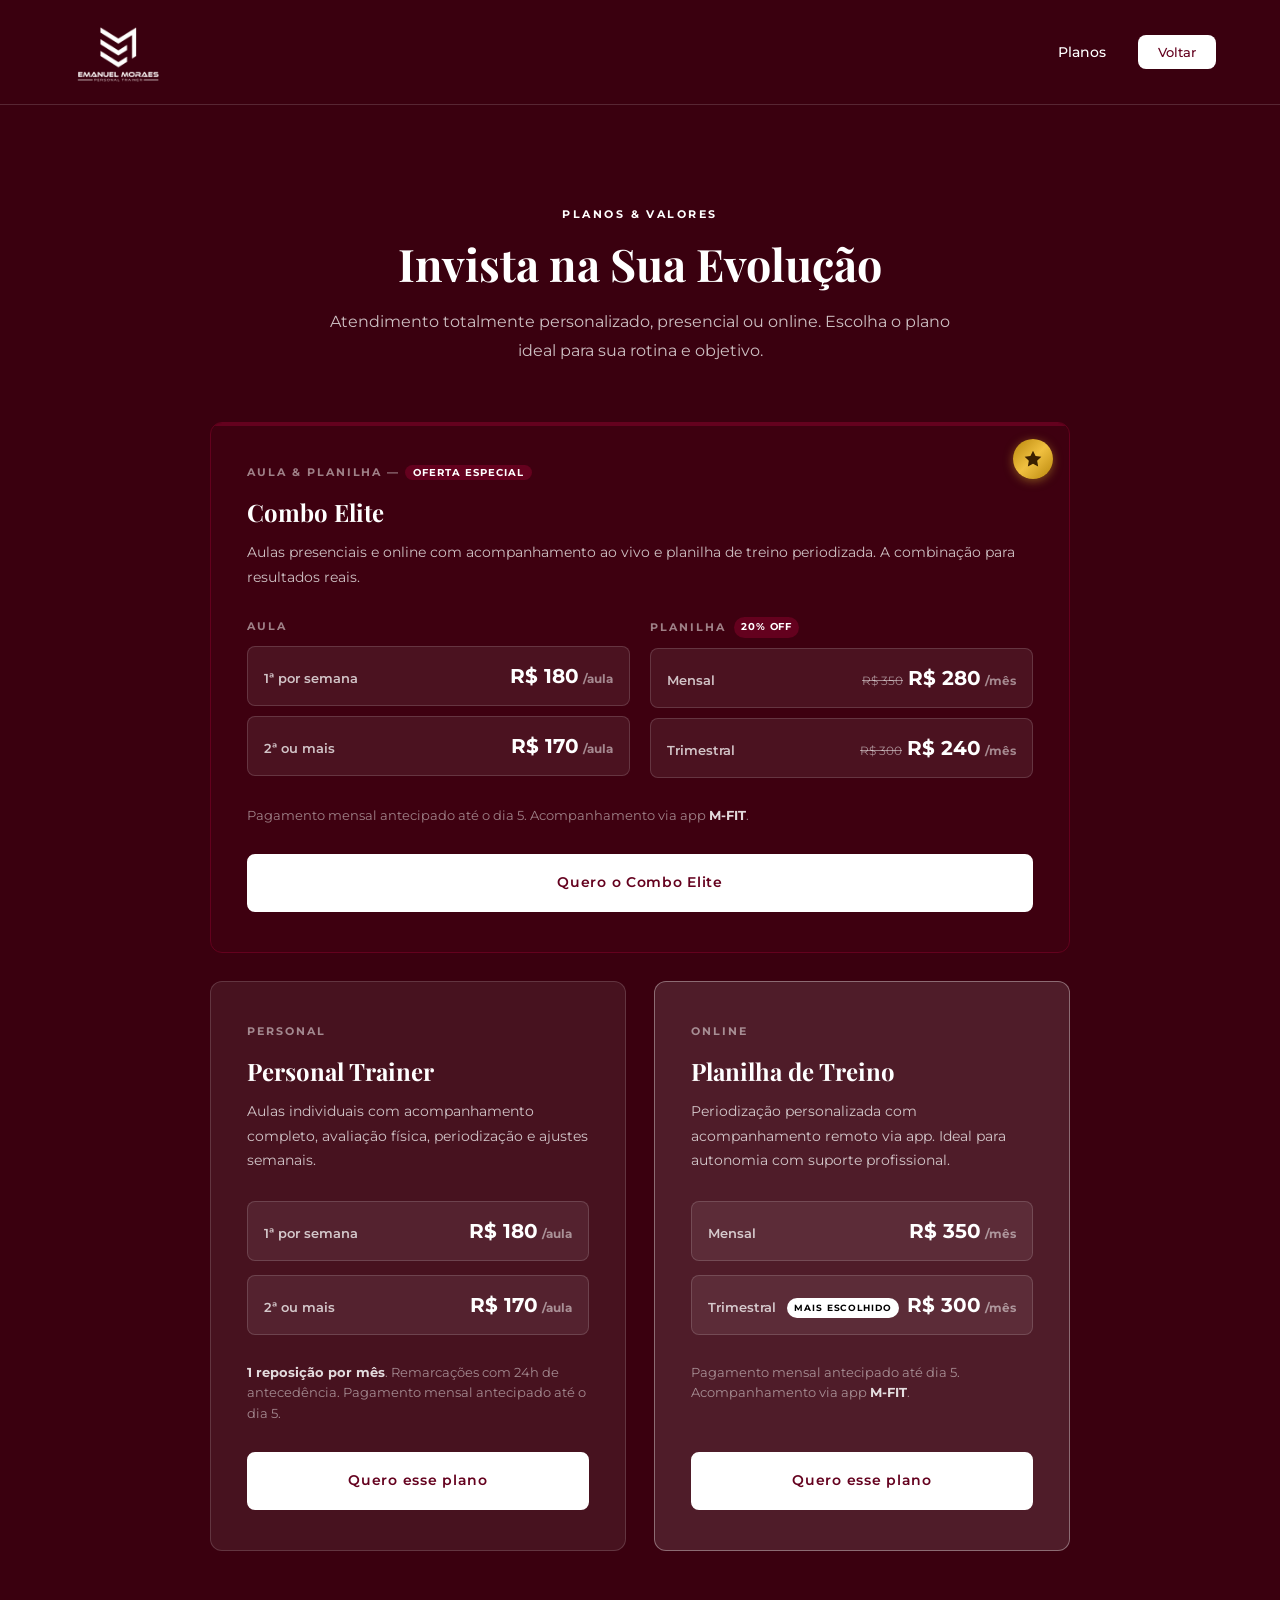
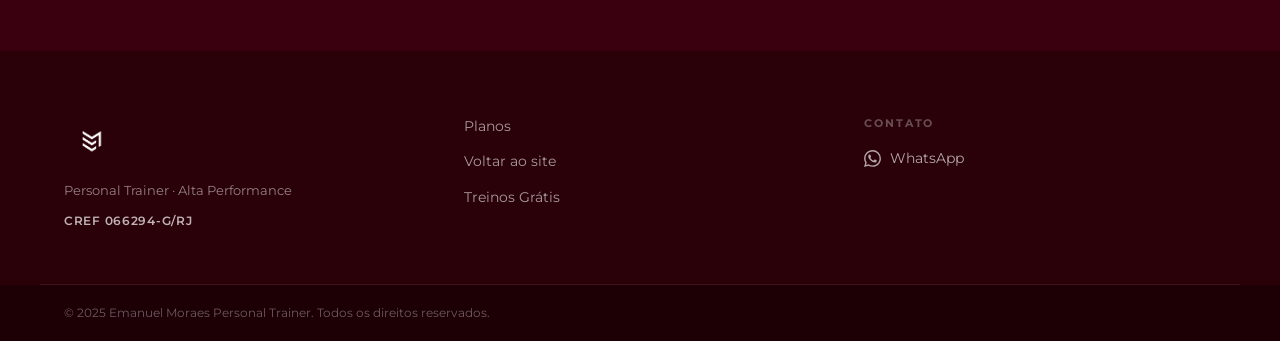
==== commit aa397882: "Corrige encoding e estrutura da página de planos - Corrige todos os caracteres corrompidos (ção, ã, " ====
--- a/index.html
+++ b/index.html
@@ -4,7 +4,11 @@
   <meta charset="UTF-8">
   <meta name="viewport" content="width=device-width, initial-scale=1.0">
   <title>Emanuel Moraes | Planos e Valores</title>
-  <meta name="description" content="Planos e pre�os do Personal Trainer Emanuel Moraes - acompanhamento presencial e online">
+  <meta name="description" content="Planos e preços do Personal Trainer Emanuel Moraes - acompanhamento presencial e online">
+  <link rel="preconnect" href="https://fonts.googleapis.com">
+  <link rel="preconnect" href="https://fonts.gstatic.com" crossorigin>
+  <link href="https://fonts.googleapis.com/css2?family=Playfair+Display:ital,wght@0,400;0,700;0,900&family=Montserrat:wght@300;400;500;600;700&display=swap" rel="stylesheet">
+  <link rel="stylesheet" href="https://unpkg.com/aos@2.3.4/dist/aos.css">
   <link rel="stylesheet" href="css/style.css">
 </head>
 <body>
@@ -22,63 +26,196 @@
       </button>
     </nav>
   </header>
+
   <main>
-    <section class="planos section" id="planos" aria-label="Planos e Valores">
+    <section class="planos section" id="planos" aria-label="Planos e Valores" style="margin-top: var(--nav-h);">
       <div class="container">
         <div class="section-header" data-aos="fade-up">
-          <span class="eyebrow">Planos & Valores</span>
-          <h2 class="section-title">Invista na Sua Evolu��o</h2>
+          <span class="eyebrow">Planos &amp; Valores</span>
+          <h2 class="section-title">Invista na Sua Evolução</h2>
           <p class="section-desc">Atendimento totalmente personalizado, presencial ou online. Escolha o plano ideal para sua rotina e objetivo.</p>
         </div>
         <div class="planos__grid">
+
+          <!-- COMBO ELITE -->
           <article class="plano-card plano-card--combo" data-aos="fade-up" data-aos-delay="0">
             <div class="combo-selo-ouro" aria-hidden="true">
               <svg viewBox="0 0 24 24" fill="currentColor" aria-hidden="true"><path d="M12 2l3.09 6.26L22 9.27l-5 4.87 1.18 6.88L12 17.77l-6.18 3.25L7 14.14 2 9.27l6.91-1.01L12 2z"/></svg>
             </div>
-            <p class="plano-card__label">Aula & Planilha � <span class="combo-tag">Oferta Especial</span></p>
+            <p class="plano-card__label">Aula &amp; Planilha — <span class="combo-tag">Oferta Especial</span></p>
             <h3 class="plano-card__title">Combo Elite</h3>
-            <p class="plano-card__desc">Aulas presenciais e online com acompanhamento ao vivo e planilha de treino periodizada. A combina��o para resultados reais.</p>
+            <p class="plano-card__desc">Aulas presenciais e online com acompanhamento ao vivo e planilha de treino periodizada. A combinação para resultados reais.</p>
             <div class="combo-prices">
               <div class="combo-price-group">
                 <p class="combo-group-title">Aula</p>
-                <div class="plano-price"><span class="plano-price__freq">1� por semana</span><span class="plano-price__value">R$ 180<span class="plano-price__unit">/aula</span></span></div>
-                <div class="plano-price"><span class="plano-price__freq">2� ou mais</span><span class="plano-price__value">R$ 170<span class="plano-price__unit">/aula</span></span></div>
+                <div class="plano-price">
+                  <span class="plano-price__freq">1ª por semana</span>
+                  <span class="plano-price__value">R$ 180<span class="plano-price__unit">/aula</span></span>
+                </div>
+                <div class="plano-price">
+                  <span class="plano-price__freq">2ª ou mais</span>
+                  <span class="plano-price__value">R$ 170<span class="plano-price__unit">/aula</span></span>
+                </div>
               </div>
               <div class="combo-price-group">
                 <p class="combo-group-title">Planilha <span class="combo-off-badge">20% OFF</span></p>
-                <div class="plano-price"><span class="plano-price__freq">Mensal</span><span class="plano-price__value"><span class="combo-price-old">R$ 350</span>R$ 280<span class="plano-price__unit">/m�s</span></span></div>
-                <div class="plano-price"><span class="plano-price__freq">Trimestral</span><span class="plano-price__value"><span class="combo-price-old">R$ 300</span>R$ 240<span class="plano-price__unit">/m�s</span></span></div>
-              </div>
-            </div>
-            <p class="plano-card__obs">Pagamento mensal antecipado at� o dia 5. Acompanhamento via app <strong>M-FIT</strong>.</p>
+                <div class="plano-price">
+                  <span class="plano-price__freq">Mensal</span>
+                  <span class="plano-price__value"><span class="combo-price-old">R$ 350</span>R$ 280<span class="plano-price__unit">/mês</span></span>
+                </div>
+                <div class="plano-price">
+                  <span class="plano-price__freq">Trimestral</span>
+                  <span class="plano-price__value"><span class="combo-price-old">R$ 300</span>R$ 240<span class="plano-price__unit">/mês</span></span>
+                </div>
+              </div>
+            </div>
+            <p class="plano-card__obs">Pagamento mensal antecipado até o dia 5. Acompanhamento via app <strong>M-FIT</strong>.</p>
             <a href="https://wa.me/5522999625545" class="btn btn--primary btn--full" target="_blank" rel="noopener noreferrer">Quero o Combo Elite</a>
           </article>
+
+          <!-- PERSONAL TRAINER -->
           <article class="plano-card" data-aos="fade-up" data-aos-delay="100">
             <p class="plano-card__label">Personal</p>
             <h3 class="plano-card__title">Personal Trainer</h3>
-            <p class="plano-card__desc">Aulas individuais com acompanhamento completo, avalia��o f�sica, periodiza��o e ajustes semanais.</p>
+            <p class="plano-card__desc">Aulas individuais com acompanhamento completo, avaliação física, periodização e ajustes semanais.</p>
             <div class="plano-card__prices">
-              <div class="plano-price"><span class="plano-price__freq">1� por semana</span><span class="plano-price__value">R$ 180<span class="plano-price__unit">/aula</span></span></div>
-              <div class="plano-price"><span class="plano-price__freq">2� ou mais</span><span class="plano-price__value">R$ 170<span class="plano-price__unit">/aula</span></span></div>
-            </div>
-            <p class="plano-card__obs"><strong>1 reposi��o por m�s</strong>. Remarca��es com 24h de anteced�ncia. Pagamento mensal antecipado at� o dia 5.</p>
+              <div class="plano-price">
+                <span class="plano-price__freq">1ª por semana</span>
+                <span class="plano-price__value">R$ 180<span class="plano-price__unit">/aula</span></span>
+              </div>
+              <div class="plano-price">
+                <span class="plano-price__freq">2ª ou mais</span>
+                <span class="plano-price__value">R$ 170<span class="plano-price__unit">/aula</span></span>
+              </div>
+            </div>
+            <p class="plano-card__obs"><strong>1 reposição por mês</strong>. Remarcações com 24h de antecedência. Pagamento mensal antecipado até o dia 5.</p>
             <a href="https://wa.me/5522999625545" class="btn btn--primary btn--full" target="_blank" rel="noopener noreferrer">Quero esse plano</a>
           </article>
+
+          <!-- PLANILHA DE TREINO -->
           <article class="plano-card plano-card--destaque" data-aos="fade-up" data-aos-delay="200">
             <p class="plano-card__label">Online</p>
             <h3 class="plano-card__title">Planilha de Treino</h3>
-            <p class="plano-card__desc">Periodiza��o personalizada com acompanhamento remoto via app. Ideal para autonomia com suporte profissional.</p>
+            <p class="plano-card__desc">Periodização personalizada com acompanhamento remoto via app. Ideal para autonomia com suporte profissional.</p>
             <div class="plano-card__prices">
-              <div class="plano-price"><span class="plano-price__freq">Mensal</span><span class="plano-price__value">R$ 350<span class="plano-price__unit">/m�s</span></span></div>
-              <div class="plano-price"><span class="plano-price__freq">Trimestral <span class="badge-popular">Mais escolhido</span></span><span class="plano-price__value">R$ 300<span class="plano-price__unit">/m�s</span></span></div>
-            </div>
-            <p class="plano-card__obs">Pagamento mensal antecipado at� dia 5. Acompanhamento via app <strong>M-FIT</strong>.</p>
+              <div class="plano-price">
+                <span class="plano-price__freq">Mensal</span>
+                <span class="plano-price__value">R$ 350<span class="plano-price__unit">/mês</span></span>
+              </div>
+              <div class="plano-price">
+                <span class="plano-price__freq">Trimestral <span class="badge-popular">Mais escolhido</span></span>
+                <span class="plano-price__value">R$ 300<span class="plano-price__unit">/mês</span></span>
+              </div>
+            </div>
+            <p class="plano-card__obs">Pagamento mensal antecipado até dia 5. Acompanhamento via app <strong>M-FIT</strong>.</p>
             <a href="https://client.mfitpersonal.com.br/out/signup-link/NjExNDQ2" class="btn btn--primary btn--full" target="_blank" rel="noopener noreferrer">Quero esse plano</a>
           </article>
+
         </div>
       </div>
     </section>
   </main>
+
+  <footer class="footer" role="contentinfo">
+    <div class="container footer__top">
+      <div class="footer__brand">
+        <img src="Imagens/logo-rodape.png" alt="Emanuel Moraes" class="footer__logo-img">
+        <span class="footer__tagline">Personal Trainer &middot; Alta Performance</span>
+        <span class="footer__cref">CREF 066294-G/RJ</span>
+      </div>
+      <nav class="footer__nav" aria-label="Navegação rodapé">
+        <a href="#planos">Planos</a>
+        <a href="../site-emanuel-moraes/index.html">Voltar ao site</a>
+        <a href="treinos.html">Treinos Grátis</a>
+      </nav>
+      <div>
+        <p class="footer__social-label">Contato</p>
+        <div class="footer__social-links">
+          <a href="https://wa.me/5522999625545" target="_blank" rel="noopener noreferrer">
+            <svg viewBox="0 0 24 24" fill="currentColor" aria-hidden="true"><path d="M17.472 14.382c-.297-.149-1.758-.867-2.03-.967-.273-.099-.471-.148-.67.15-.197.297-.767.966-.94 1.164-.173.199-.347.223-.644.075-.297-.15-1.255-.463-2.39-1.475-.883-.788-1.48-1.761-1.653-2.059-.173-.297-.018-.458.13-.606.134-.133.298-.347.446-.52.149-.174.198-.298.298-.497.099-.198.05-.371-.025-.52-.075-.149-.669-1.612-.916-2.207-.242-.579-.487-.5-.669-.51-.173-.008-.371-.01-.57-.01-.198 0-.52.074-.792.372-.272.297-1.04 1.016-1.04 2.479 0 1.462 1.065 2.875 1.213 3.074.149.198 2.096 3.2 5.077 4.487.709.306 1.262.489 1.694.625.712.227 1.36.195 1.871.118.571-.085 1.758-.719 2.006-1.413.248-.694.248-1.289.173-1.413-.074-.124-.272-.198-.57-.347m-5.421 7.403h-.004a9.87 9.87 0 01-5.031-1.378l-.361-.214-3.741.982.998-3.648-.235-.374a9.86 9.86 0 01-1.51-5.26c.001-5.45 4.436-9.884 9.888-9.884 2.64 0 5.122 1.03 6.988 2.898a9.825 9.825 0 012.893 6.994c-.003 5.45-4.437 9.884-9.885 9.884m8.413-18.297A11.815 11.815 0 0012.05 0C5.495 0 .16 5.335.157 11.892c0 2.096.547 4.142 1.588 5.945L.057 24l6.305-1.654a11.882 11.882 0 005.683 1.448h.005c6.554 0 11.89-5.335 11.893-11.893a11.821 11.821 0 00-3.48-8.413z"/></svg>
+            WhatsApp
+          </a>
+        </div>
+      </div>
+    </div>
+    <div class="footer__bottom">
+      <div class="footer__bottom-inner">
+        <span>&copy; 2025 Emanuel Moraes Personal Trainer. Todos os direitos reservados.</span>
+      </div>
+    </div>
+  </footer>
+
+  <script src="https://unpkg.com/aos@2.3.4/dist/aos.js"></script>
+  <script>
+    // AOS
+    AOS.init({
+      duration: 700,
+      easing: 'ease-out-cubic',
+      once: true,
+      offset: 70,
+      disable: window.matchMedia('(prefers-reduced-motion: reduce)').matches,
+    });
+
+    // Header scroll
+    var header = document.getElementById('header');
+    window.addEventListener('scroll', function () {
+      header.classList.toggle('is-scrolled', window.scrollY > 20);
+    }, { passive: true });
+
+    // Hamburger menu
+    var hamburger = document.getElementById('navHamburger');
+    var navMenu   = document.getElementById('navMenu');
+
+    hamburger.addEventListener('click', function () {
+      var isOpen = navMenu.classList.contains('is-open');
+      if (isOpen) {
+        navMenu.classList.remove('is-open');
+        hamburger.setAttribute('aria-expanded', 'false');
+        document.body.style.overflow = '';
+      } else {
+        navMenu.classList.add('is-open');
+        hamburger.setAttribute('aria-expanded', 'true');
+        document.body.style.overflow = 'hidden';
+      }
+    });
+
+    navMenu.querySelectorAll('.nav__link').forEach(function (link) {
+      link.addEventListener('click', function () {
+        navMenu.classList.remove('is-open');
+        hamburger.setAttribute('aria-expanded', 'false');
+        document.body.style.overflow = '';
+      });
+    });
+
+    document.addEventListener('click', function (e) {
+      if (!header.contains(e.target)) {
+        navMenu.classList.remove('is-open');
+        hamburger.setAttribute('aria-expanded', 'false');
+        document.body.style.overflow = '';
+      }
+    });
+
+    document.addEventListener('keydown', function (e) {
+      if (e.key === 'Escape') {
+        navMenu.classList.remove('is-open');
+        hamburger.setAttribute('aria-expanded', 'false');
+        document.body.style.overflow = '';
+      }
+    });
+
+    // Smooth scroll
+    document.querySelectorAll('a[href^="#"]').forEach(function (anchor) {
+      anchor.addEventListener('click', function (e) {
+        var href = this.getAttribute('href');
+        if (!href || href === '#') return;
+        var target = document.querySelector(href);
+        if (!target) return;
+        e.preventDefault();
+        var navHeight = header.offsetHeight;
+        var top = target.getBoundingClientRect().top + window.scrollY - navHeight;
+        window.scrollTo({ top: top, behavior: 'smooth' });
+      });
+    });
+  </script>
 </body>
 </html>
-
